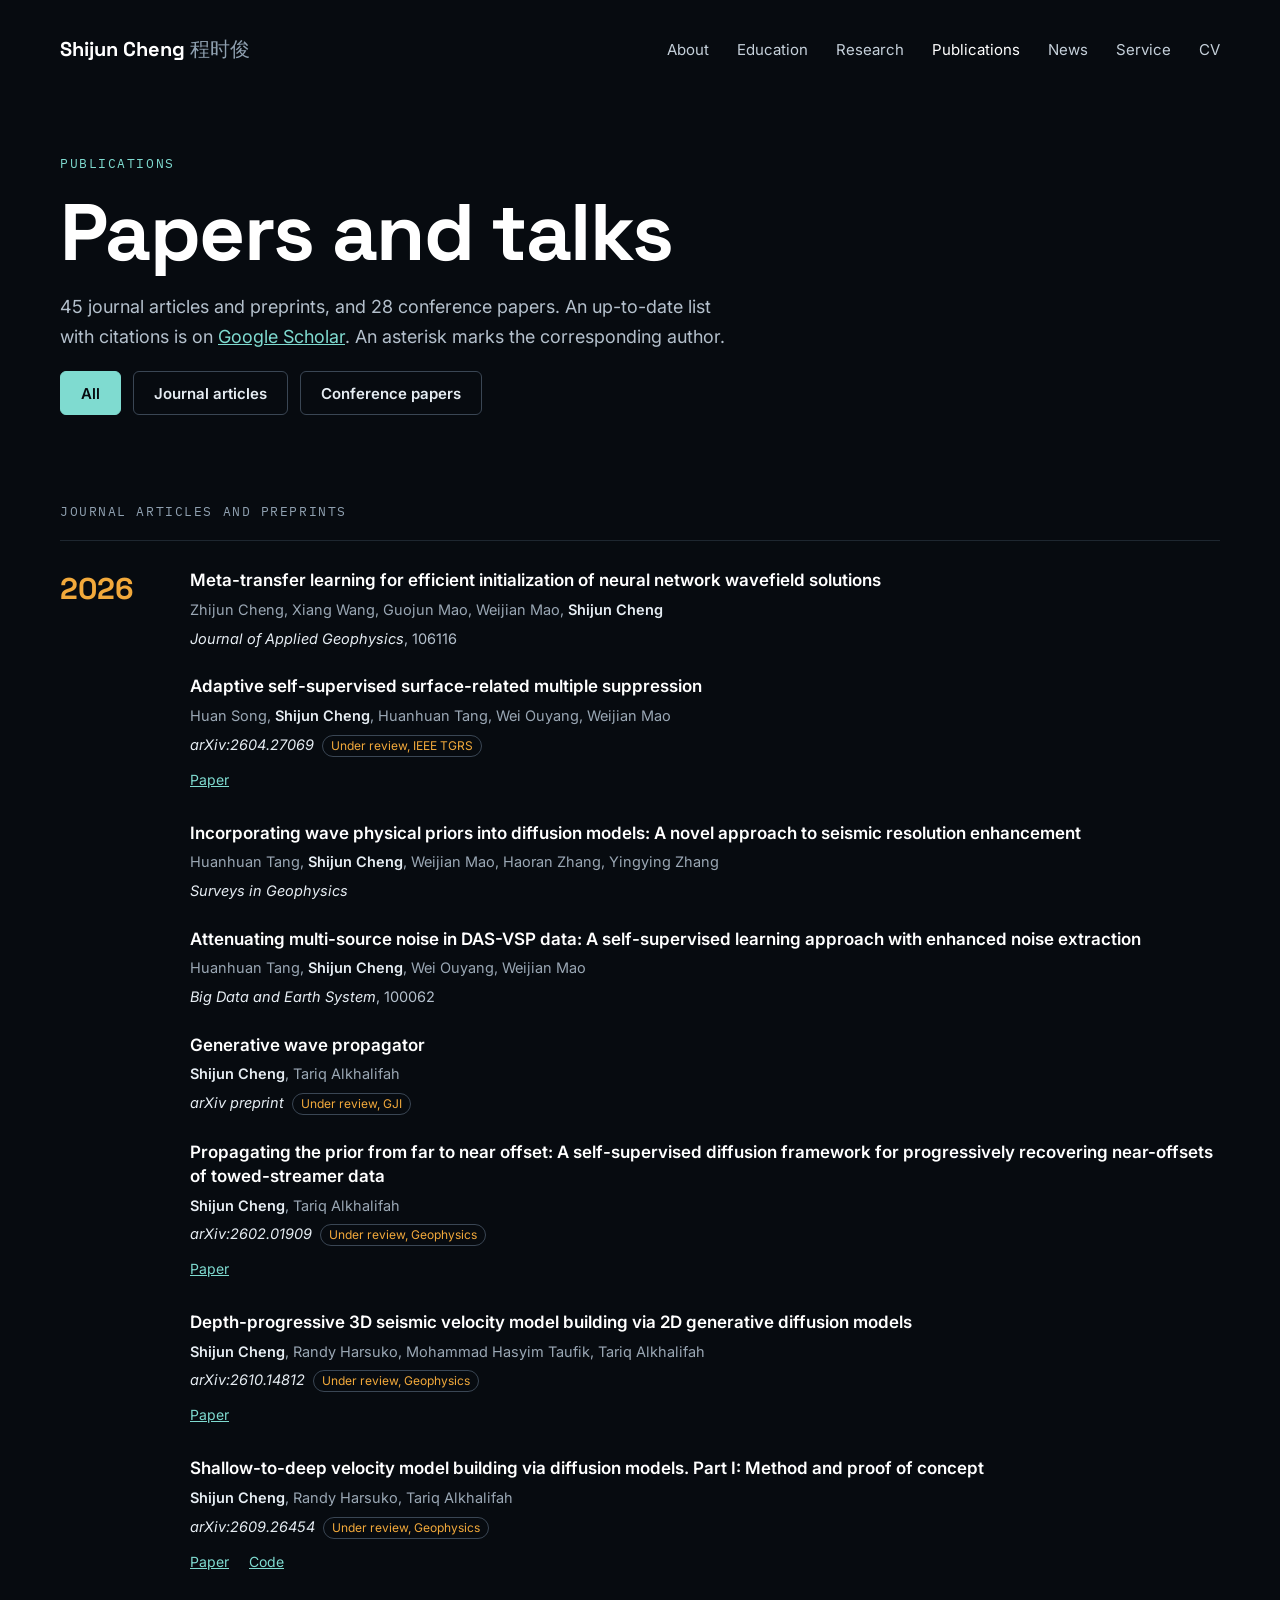
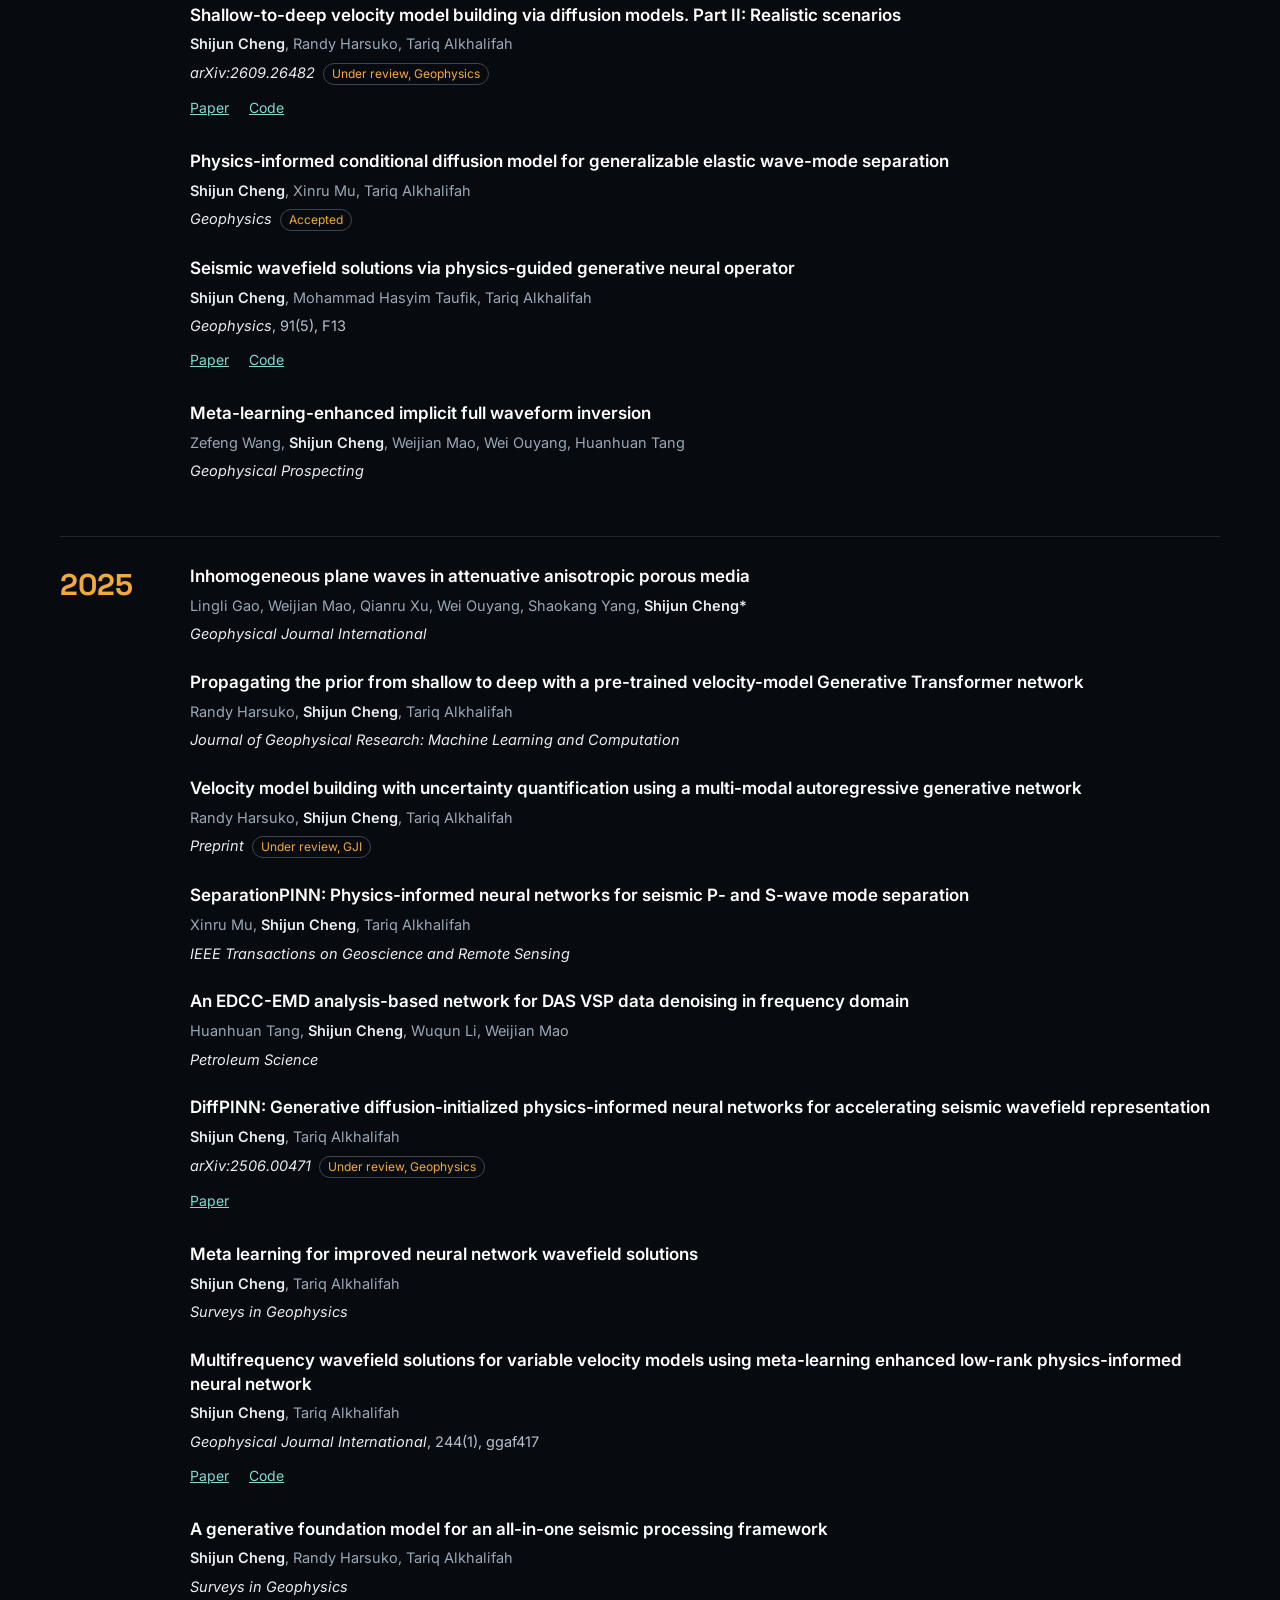
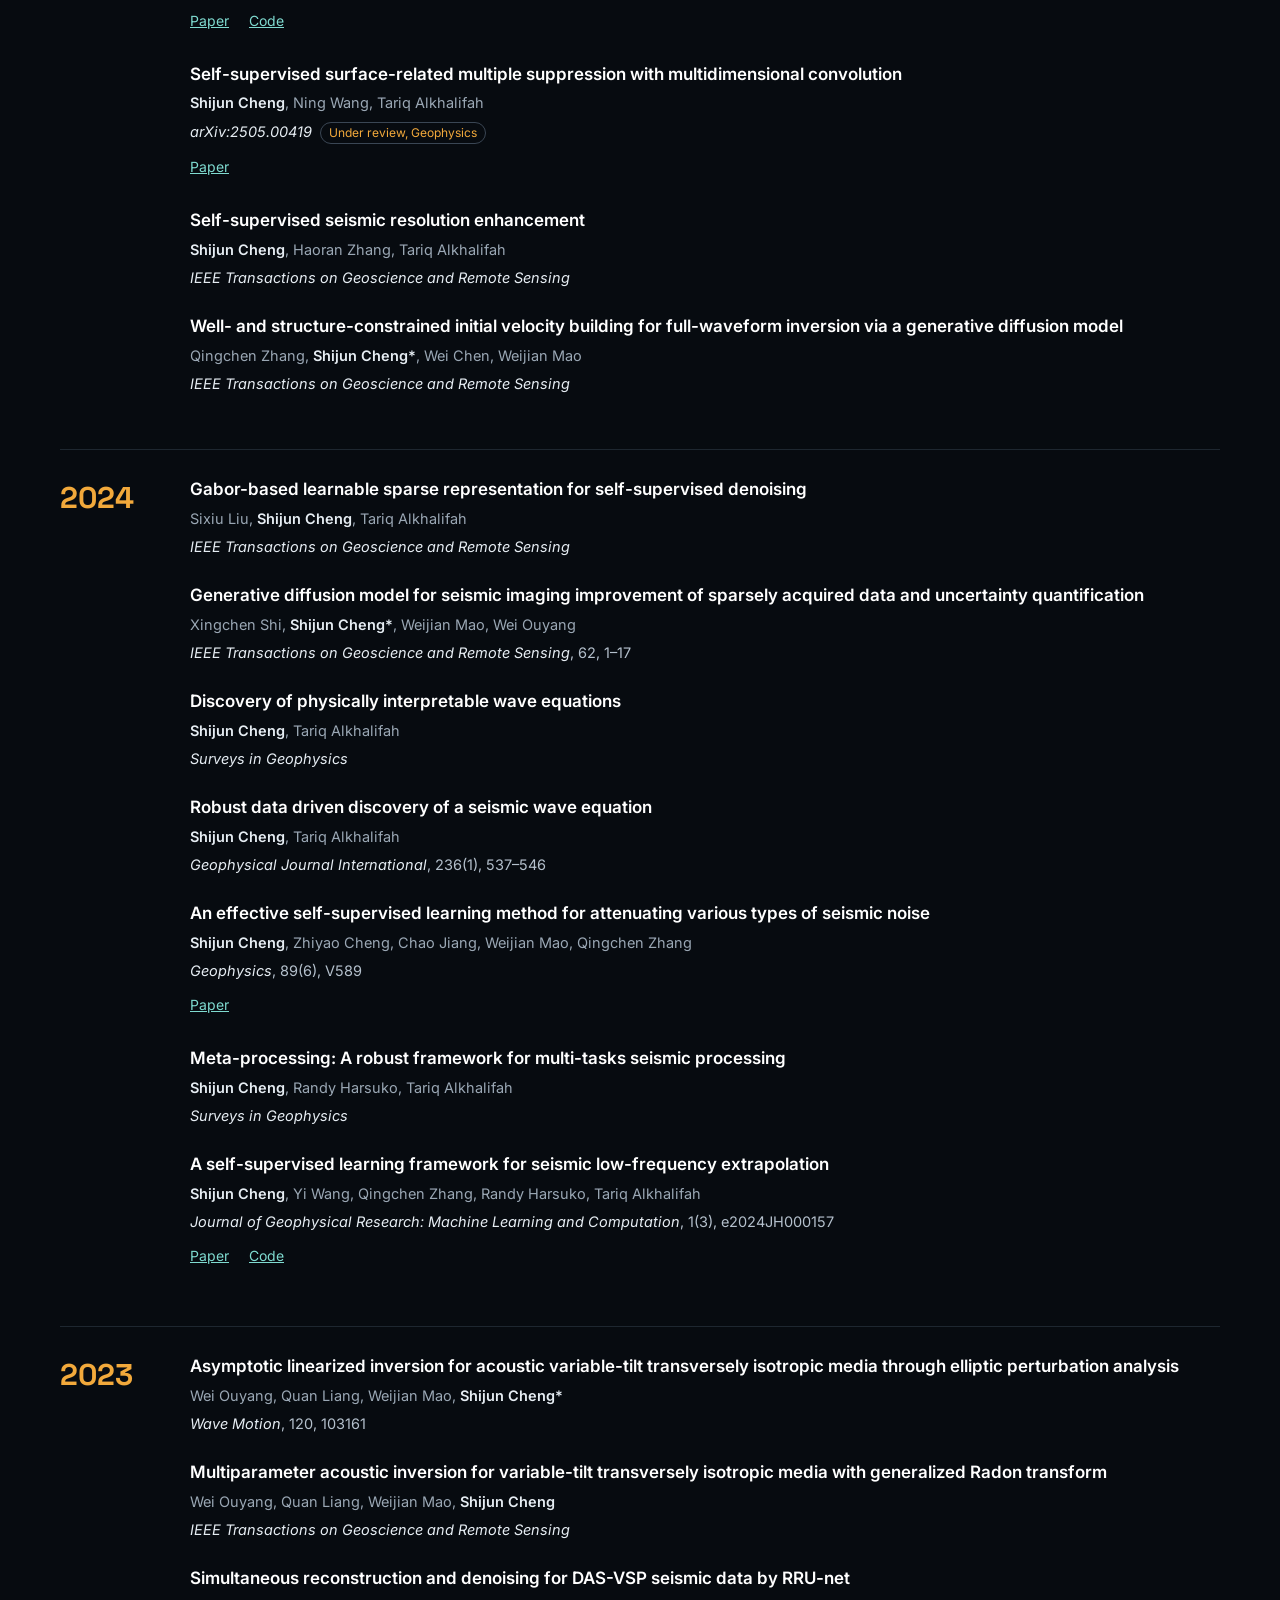
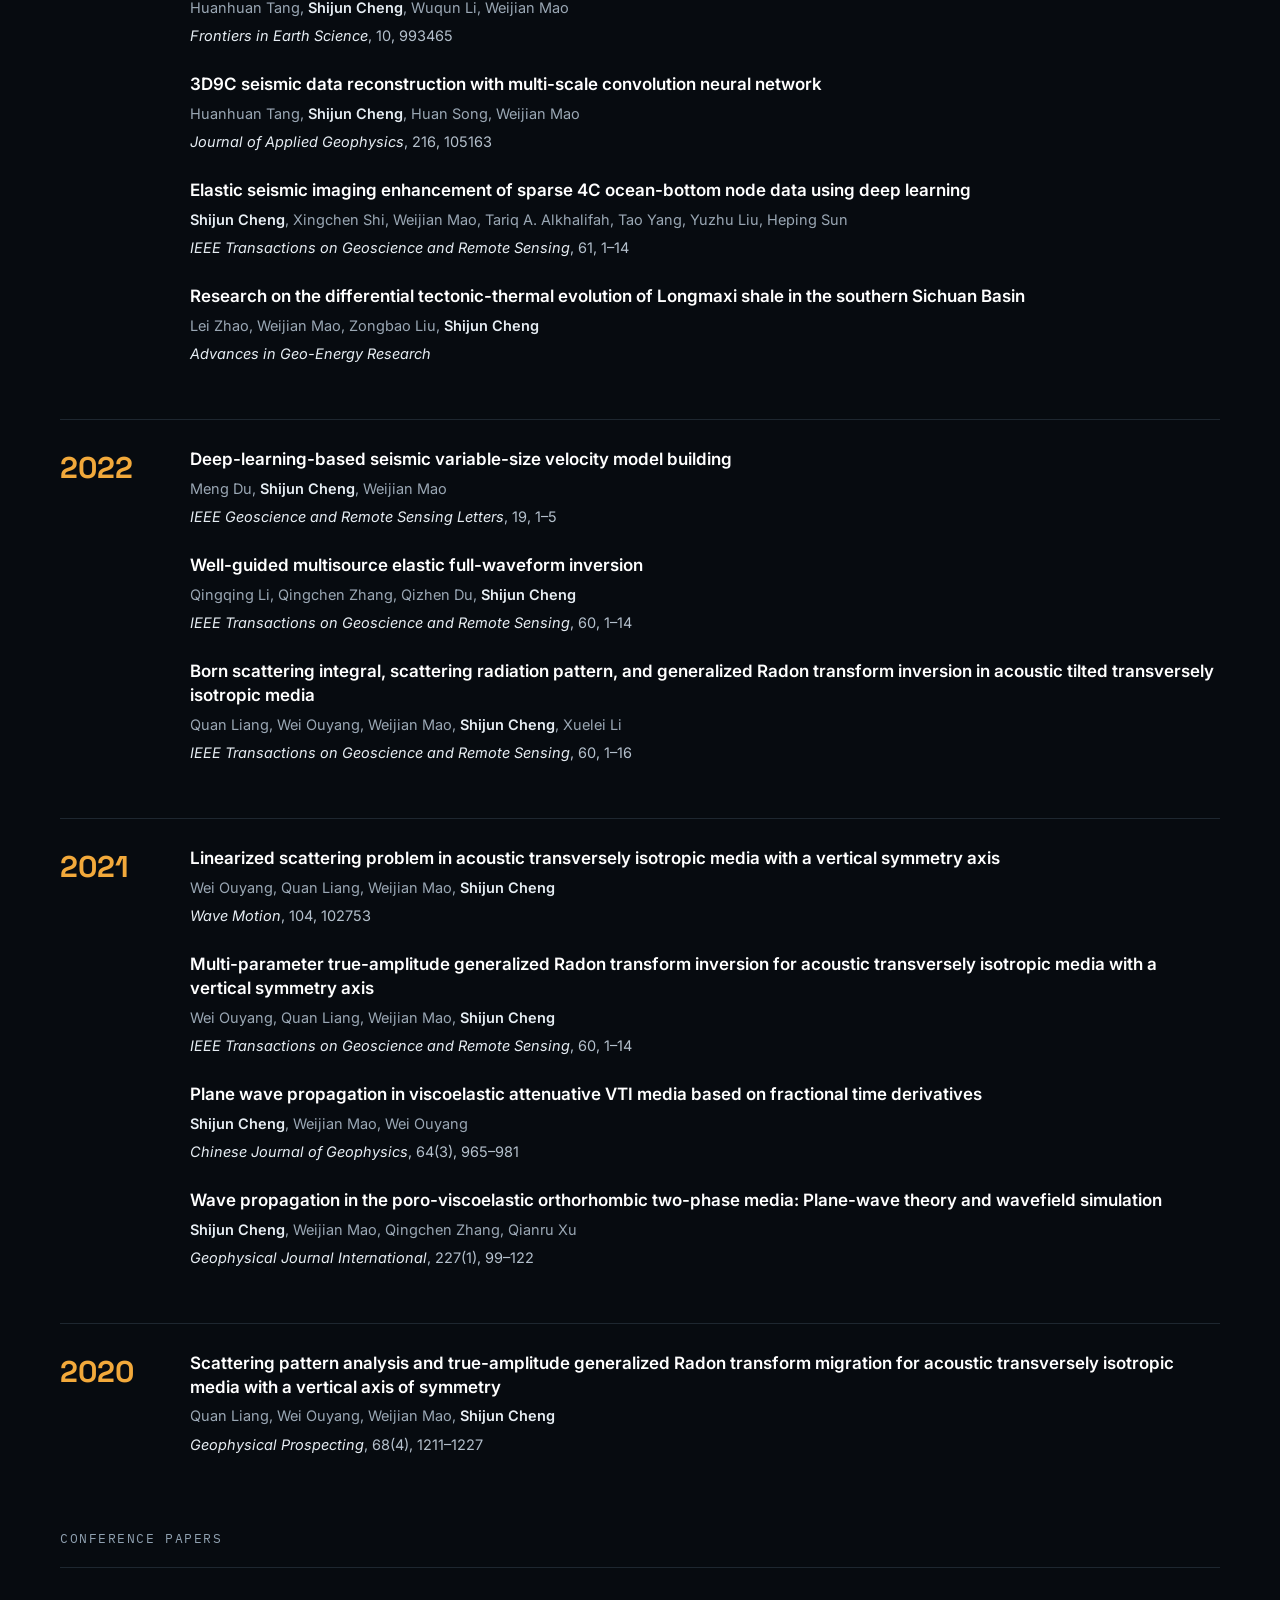
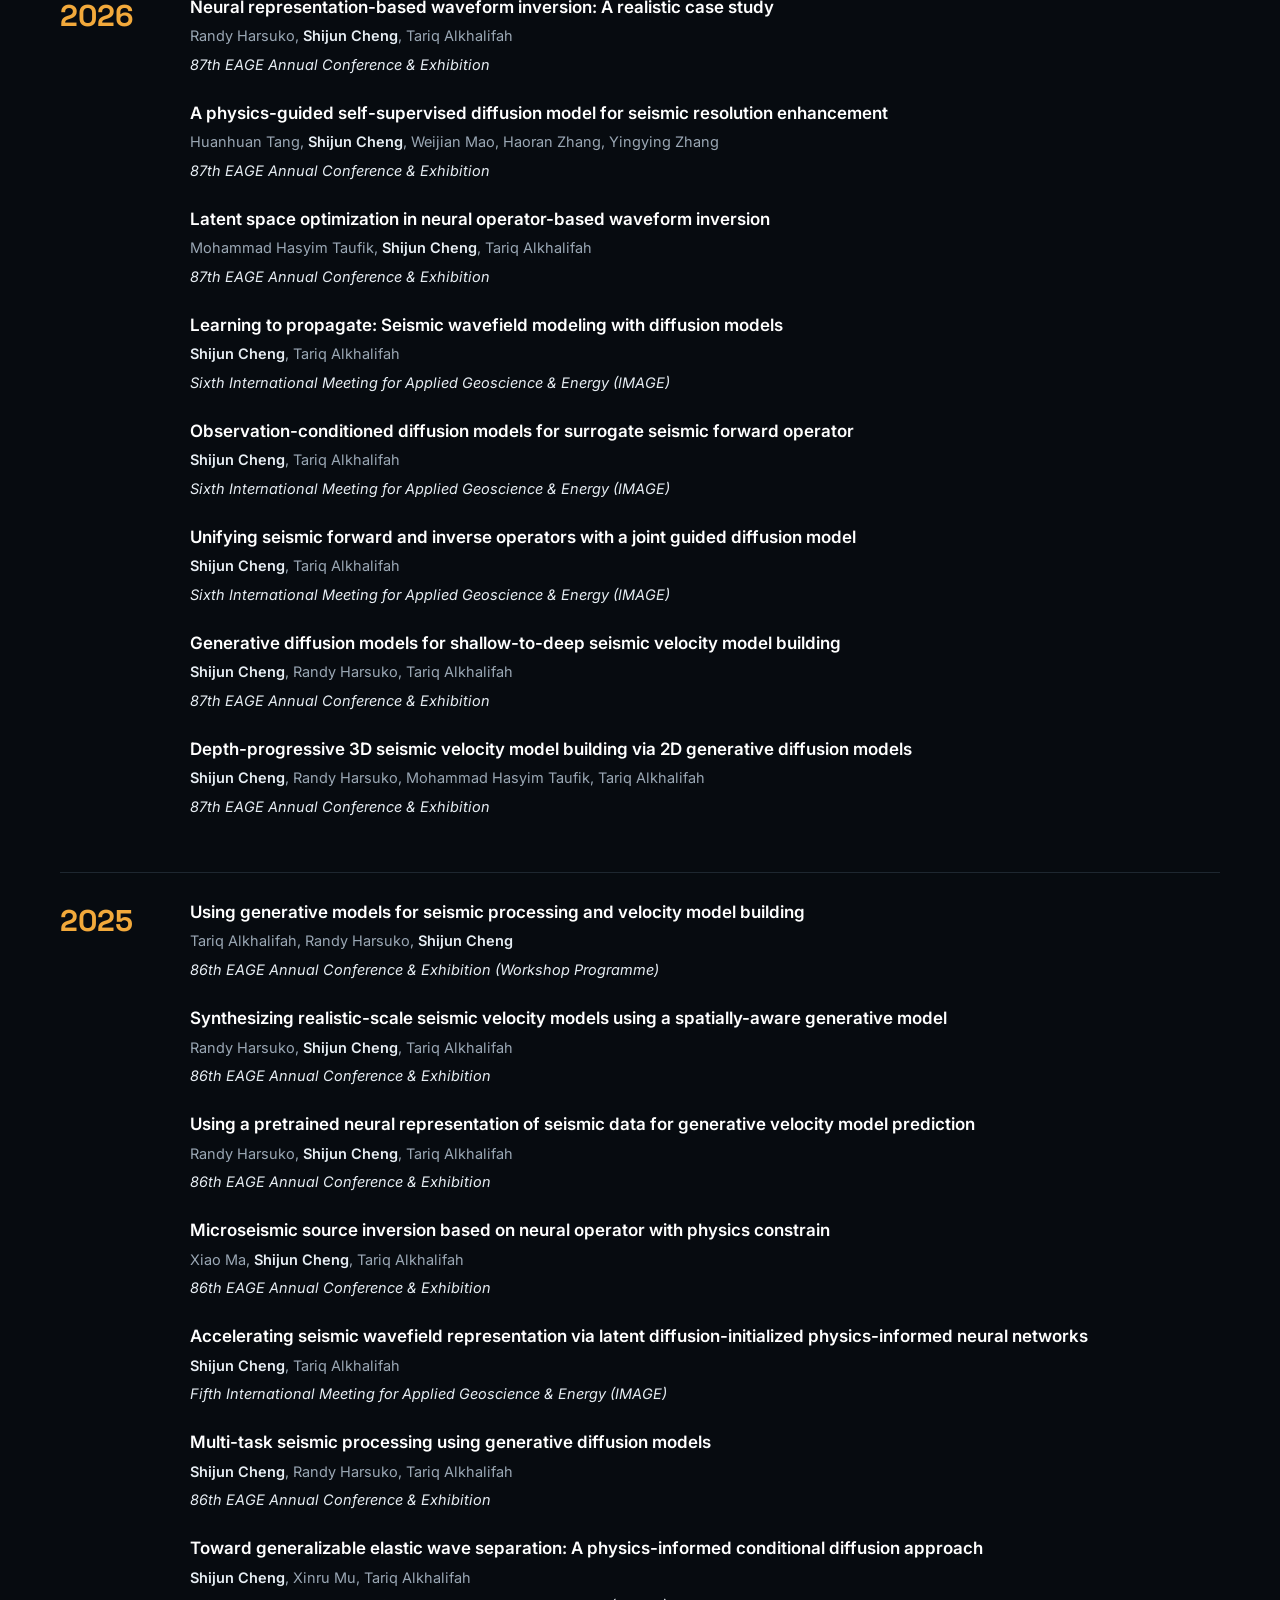
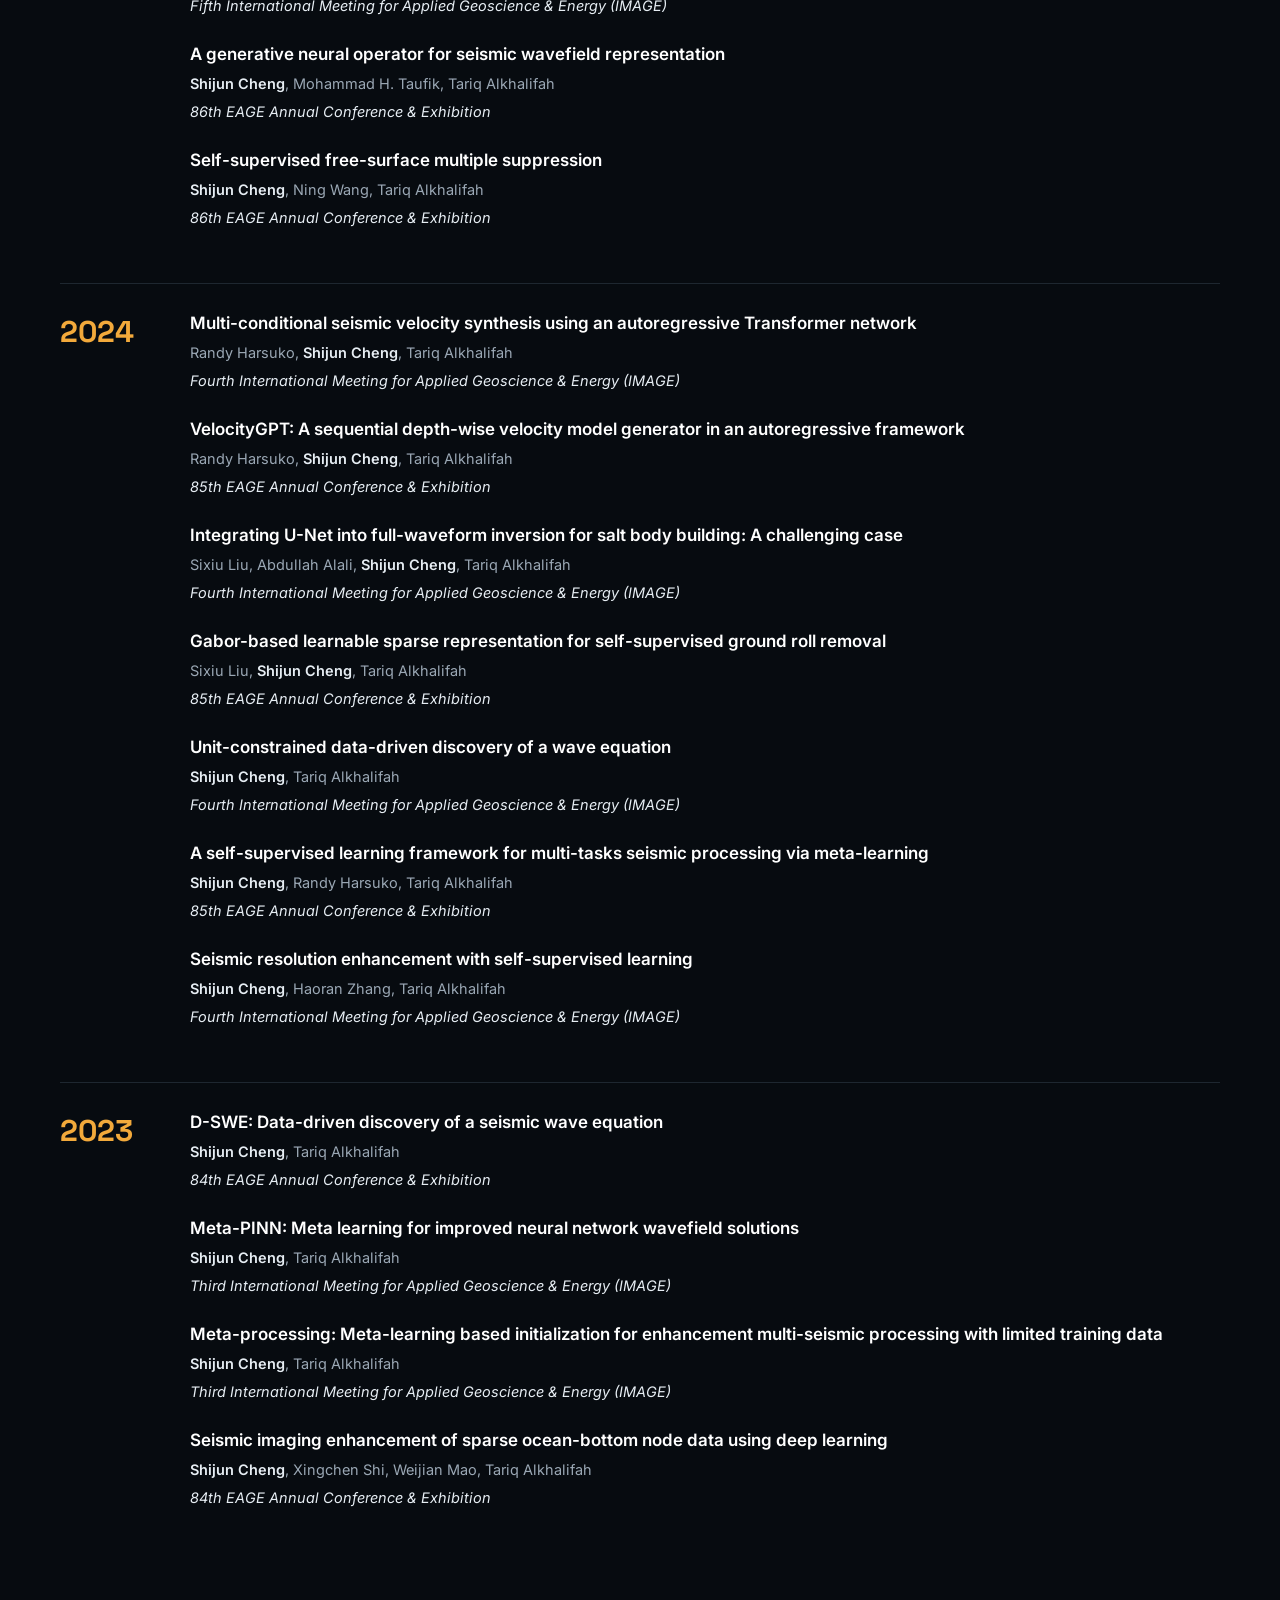
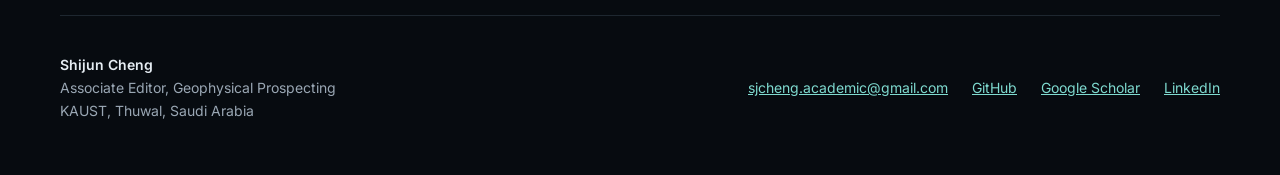
==== publications.html @ bf9ef44b "Add files via upload" ====
<!doctype html>
<html lang="en">
<head>
<meta charset="utf-8">
<meta name="viewport" content="width=device-width, initial-scale=1">
<title>Publications | Shijun Cheng</title>
<meta name="description" content="Journal and conference publications of Shijun Cheng, Research Scientist at KAUST, on neural networks for exploration seismology.">
<link rel="icon" href="assets/favicon.svg" type="image/svg+xml">
<link rel="preconnect" href="https://fonts.googleapis.com">
<link rel="preconnect" href="https://fonts.gstatic.com" crossorigin>
<link rel="stylesheet" href="https://fonts.googleapis.com/css2?family=Space+Grotesk:wght@500;600;700&family=Inter:wght@400;500;600&family=IBM+Plex+Mono:wght@400;500&display=swap">
<link rel="stylesheet" href="css/style.css">
</head>
<body>
<div class="wrap">

<nav class="site-nav" aria-label="Main">
<a class="brand" href="index.html">Shijun Cheng <span>程时俊</span></a>
<div class="links">
<a href="index.html#about">About</a>
<a href="index.html#education">Education</a>
<a href="index.html#research">Research</a>
<a href="publications.html" aria-current="page">Publications</a>
<a href="index.html#news">News</a>
<a href="index.html#service">Service</a>
<a href="assets/Shijun_Cheng_CV.pdf">CV</a>
</div>
</nav>

<header class="page-head">
<div class="kicker">PUBLICATIONS</div>
<h1>Papers and talks</h1>
<p><span id="journal-count">45</span> journal articles and preprints, and <span id="conference-count">28</span> conference papers. An up-to-date list with citations is on <a href="https://scholar.google.com/citations?user=_MWOGgoAAAAJ&amp;hl=zh-CN&amp;oi=sra" target="_blank" rel="noopener">Google Scholar</a>. An asterisk marks the corresponding author.</p>
<div class="tabs" role="group" aria-label="Filter publications">
<button type="button" data-show="all" aria-pressed="true">All</button>
<button type="button" data-show="journals" aria-pressed="false">Journal articles</button>
<button type="button" data-show="conferences" aria-pressed="false">Conference papers</button>
</div>
</header>

<main>
<section class="pub-section" id="journals">
<h2>Journal articles and preprints</h2>
<div id="journal-list"><p class="note">The publication list needs JavaScript. You can also find it on Google Scholar.</p></div>
</section>

<section class="pub-section" id="conferences">
<h2>Conference papers</h2>
<div id="conference-list"></div>
</section>
</main>

<footer class="site-footer">
<div class="who">
<strong>Shijun Cheng</strong>
<div>Associate Editor, Geophysical Prospecting</div>
<div>KAUST, Thuwal, Saudi Arabia</div>
</div>
<div class="links">
<a href="mailto:sjcheng.academic@gmail.com">sjcheng.academic@gmail.com</a>
<a href="https://github.com/sunnymontas927" target="_blank" rel="noopener">GitHub</a>
<a href="https://scholar.google.com/citations?user=_MWOGgoAAAAJ&amp;hl=zh-CN&amp;oi=sra" target="_blank" rel="noopener">Google Scholar</a>
<a href="https://www.linkedin.com/in/shijun-cheng-38598a291/" target="_blank" rel="noopener">LinkedIn</a>
</div>
</footer>

</div>
<script src="data/publications.js"></script>
<script src="js/site.js"></script>
</body>
</html>
---- css/style.css ----
/* Shared styles for shijun cheng's site.
   Colours: page #070B10, panel #0D131A, line #1E2730, text #E6EDF3,
   muted #9AA7B4, accent #7FDBD0 (cyan), highlight #F2A93B (amber). */

html { scroll-behavior: smooth; background: #070B10; }
body { margin: 0; background: #070B10; color: #E6EDF3; font-family: Inter, system-ui, sans-serif; }
a { color: #7FDBD0; }
a:hover { color: #FFFFFF; }
a:focus-visible { outline: 2px solid #7FDBD0; outline-offset: 3px; border-radius: 3px; }
[id] { scroll-margin-top: 24px; }
img { max-width: 100%; }

/* Hero diagram animation */
@keyframes flowA { to { stroke-dashoffset: -36; } }
@keyframes pulseA { 0%, 100% { opacity: .45; } 50% { opacity: 1; } }
.flowA { stroke-dasharray: 3 9; animation: flowA 1.8s linear infinite; }
.nodeA { animation: pulseA 2.6s ease-in-out infinite; }
.nodeB { animation: pulseA 2.6s ease-in-out .9s infinite; }
.nodeC { animation: pulseA 2.6s ease-in-out 1.8s infinite; }
@media (prefers-reduced-motion: reduce) {
  html { scroll-behavior: auto; }
  .flowA, .nodeA, .nodeB, .nodeC { animation: none; }
}

/* ---------- Shared layout pieces (used by publications.html) ---------- */
.wrap { max-width: 1160px; margin: 0 auto; padding: 0 32px; }
.mono { font-family: 'IBM Plex Mono', monospace; }
.display { font-family: 'Space Grotesk', sans-serif; }

.site-nav { display: flex; flex-wrap: wrap; align-items: center; justify-content: space-between; gap: 16px; padding: 28px 0; }
.site-nav .brand { font-family: 'Space Grotesk', sans-serif; font-weight: 700; font-size: 20px; color: #FFFFFF; text-decoration: none; }
.site-nav .brand span { color: #8FA0B0; font-weight: 500; }
.site-nav .links { display: flex; flex-wrap: wrap; gap: 28px; font-size: 15px; }
.site-nav .links a { color: #C5D0DA; text-decoration: none; padding: 12px 0; }
.site-nav .links a:hover, .site-nav .links a[aria-current="page"] { color: #FFFFFF; }

.site-footer { display: flex; flex-wrap: wrap; justify-content: space-between; gap: 24px; padding: 40px 0 56px; border-top: 1px solid #1E2730; font-size: 14px; color: #9AA7B4; margin-top: 72px; }
.site-footer .who { display: flex; flex-direction: column; gap: 6px; }
.site-footer .who strong { color: #E6EDF3; font-weight: 600; }
.site-footer .links { display: flex; flex-wrap: wrap; gap: 24px; align-items: center; }
.site-footer .links a { padding: 12px 0; }

/* ---------- News list on the homepage ---------- */
.news-item { display: flex; flex-wrap: wrap; gap: 4px 24px; padding: 16px 0; border-bottom: 1px solid #1E2730; }
.news-item .date { flex: 0 0 110px; font-family: 'IBM Plex Mono', monospace; font-size: 13px; color: #F2A93B; }
.news-item .text { flex: 1 1 240px; font-size: 16px; line-height: 1.5; color: #E6EDF3; }

/* ---------- Publications page ---------- */
.page-head { padding: 56px 0 40px; display: flex; flex-direction: column; gap: 20px; }
.page-head .kicker { font-family: 'IBM Plex Mono', monospace; font-size: 13px; letter-spacing: 0.12em; color: #7FDBD0; }
.page-head h1 { margin: 0; font-family: 'Space Grotesk', sans-serif; font-weight: 700; font-size: clamp(40px, 7vw, 80px); line-height: 1; letter-spacing: -0.02em; color: #FFFFFF; }
.page-head p { margin: 0; max-width: 680px; font-size: 18px; line-height: 1.65; color: #B4C0CC; }

.tabs { display: flex; flex-wrap: wrap; gap: 12px; padding-bottom: 8px; }
.tabs button { font: 600 15px Inter, system-ui, sans-serif; min-height: 44px; padding: 10px 20px; border-radius: 6px; border: 1px solid #3A4654; background: transparent; color: #E6EDF3; cursor: pointer; }
.tabs button:hover { border-color: #7FDBD0; }
.tabs button[aria-pressed="true"] { background: #7FDBD0; border-color: #7FDBD0; color: #070B10; }
.tabs button:focus-visible { outline: 2px solid #FFFFFF; outline-offset: 3px; }

.pub-section { padding: 40px 0 0; }
.pub-section > h2 { margin: 0 0 8px; font-family: 'IBM Plex Mono', monospace; font-weight: 400; font-size: 13px; letter-spacing: 0.12em; color: #8FA0B0; text-transform: uppercase; }
.year-group { display: flex; flex-wrap: wrap; gap: 0 40px; padding: 28px 0 8px; border-top: 1px solid #1E2730; margin-top: 20px; }
.year-group > h3 { flex: 0 0 90px; margin: 0 0 16px; font-family: 'Space Grotesk', sans-serif; font-weight: 700; font-size: 30px; color: #F2A93B; }
.year-group > ol { flex: 1 1 520px; min-width: 0; list-style: none; margin: 0; padding: 0; }
.pub { padding: 0 0 26px; display: flex; flex-direction: column; gap: 6px; }
.pub .title { font-size: 17px; font-weight: 600; line-height: 1.4; color: #FFFFFF; }
.pub .authors { font-size: 14.5px; line-height: 1.55; color: #9AA7B4; }
.pub .authors b { color: #E6EDF3; font-weight: 600; }
.pub .venue { font-size: 14.5px; line-height: 1.5; color: #B4C0CC; }
.pub .venue em { font-style: italic; color: #E6EDF3; }
.pub .status { display: inline-block; margin-left: 8px; padding: 1px 8px; border: 1px solid #3A4654; border-radius: 999px; font-size: 12px; color: #F2A93B; white-space: nowrap; }
.pub .pub-links { display: flex; flex-wrap: wrap; gap: 0 20px; font-size: 14px; }
.pub .pub-links a { padding: 8px 0; }
.note { font-size: 14px; color: #9AA7B4; padding-top: 8px; }

@media (max-width: 640px) {
  .wrap { padding: 0 20px; }
  .site-nav .links { gap: 6px 20px; }
}
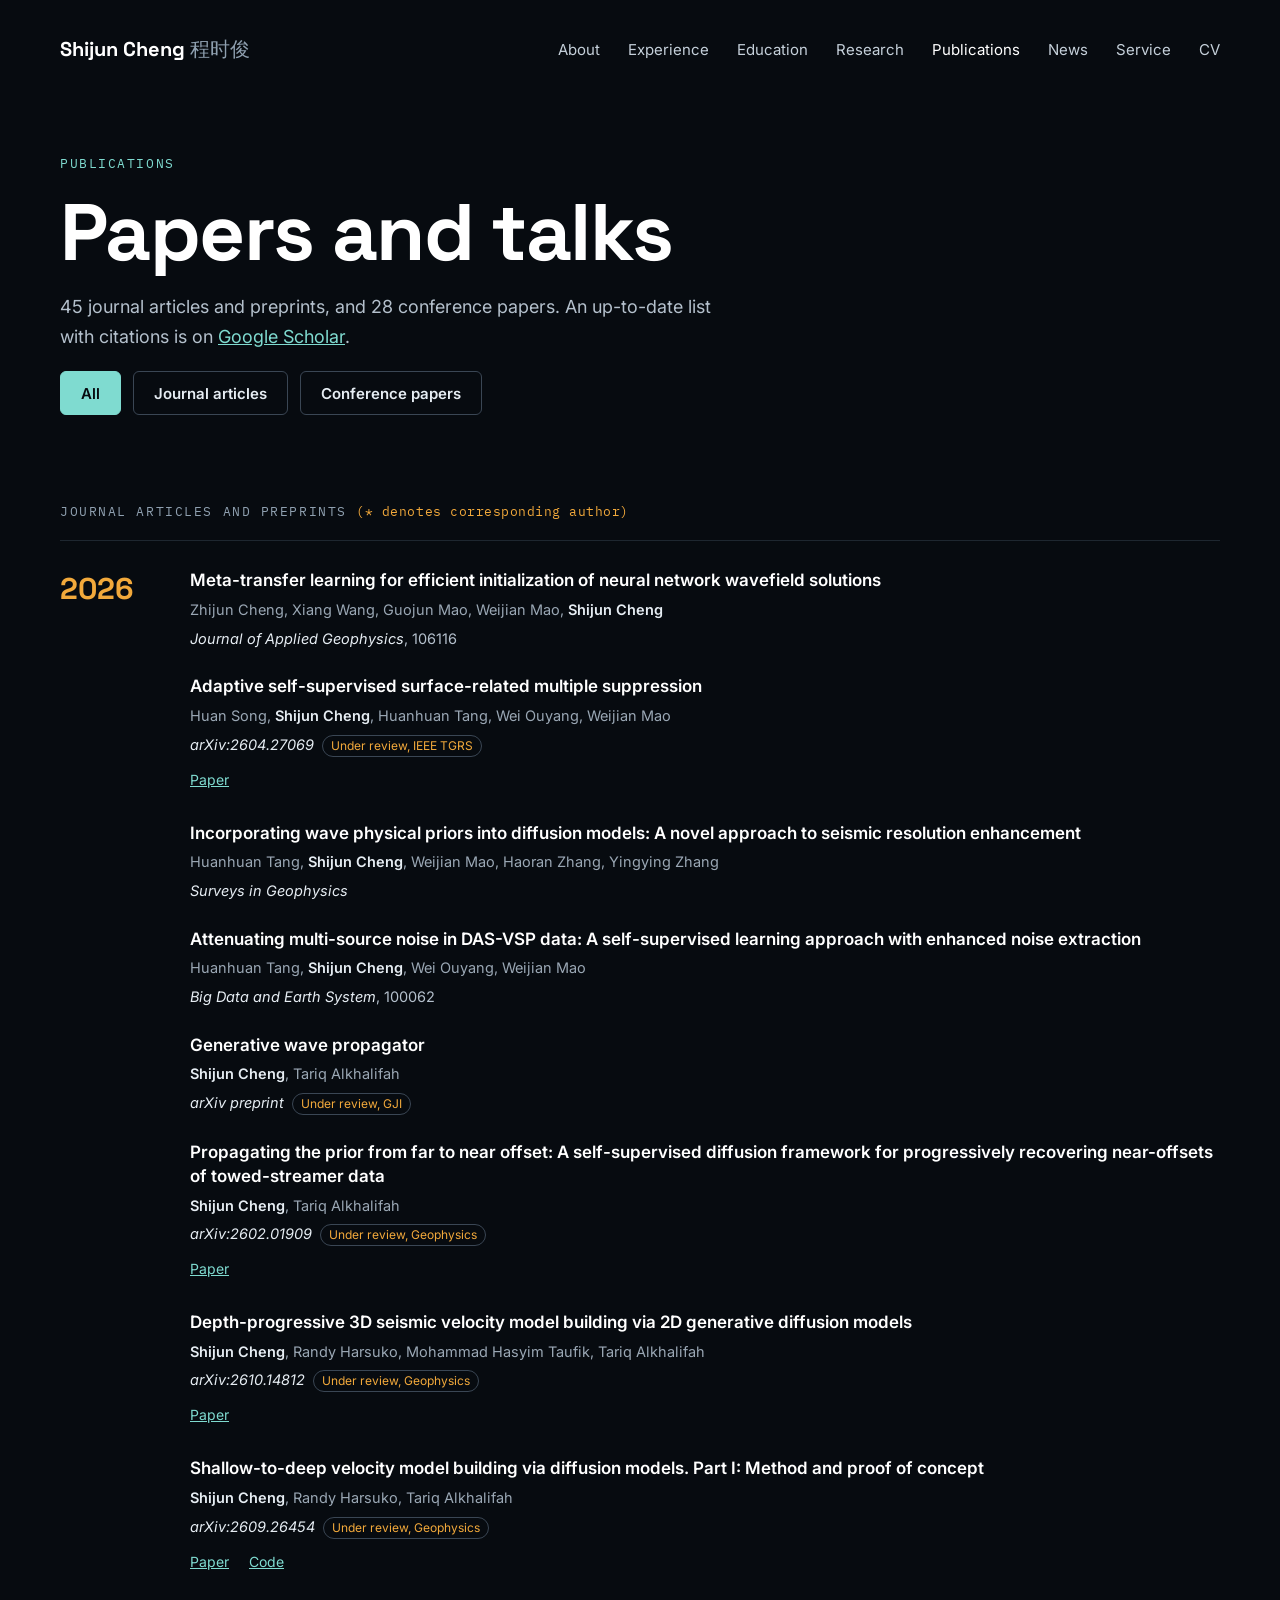
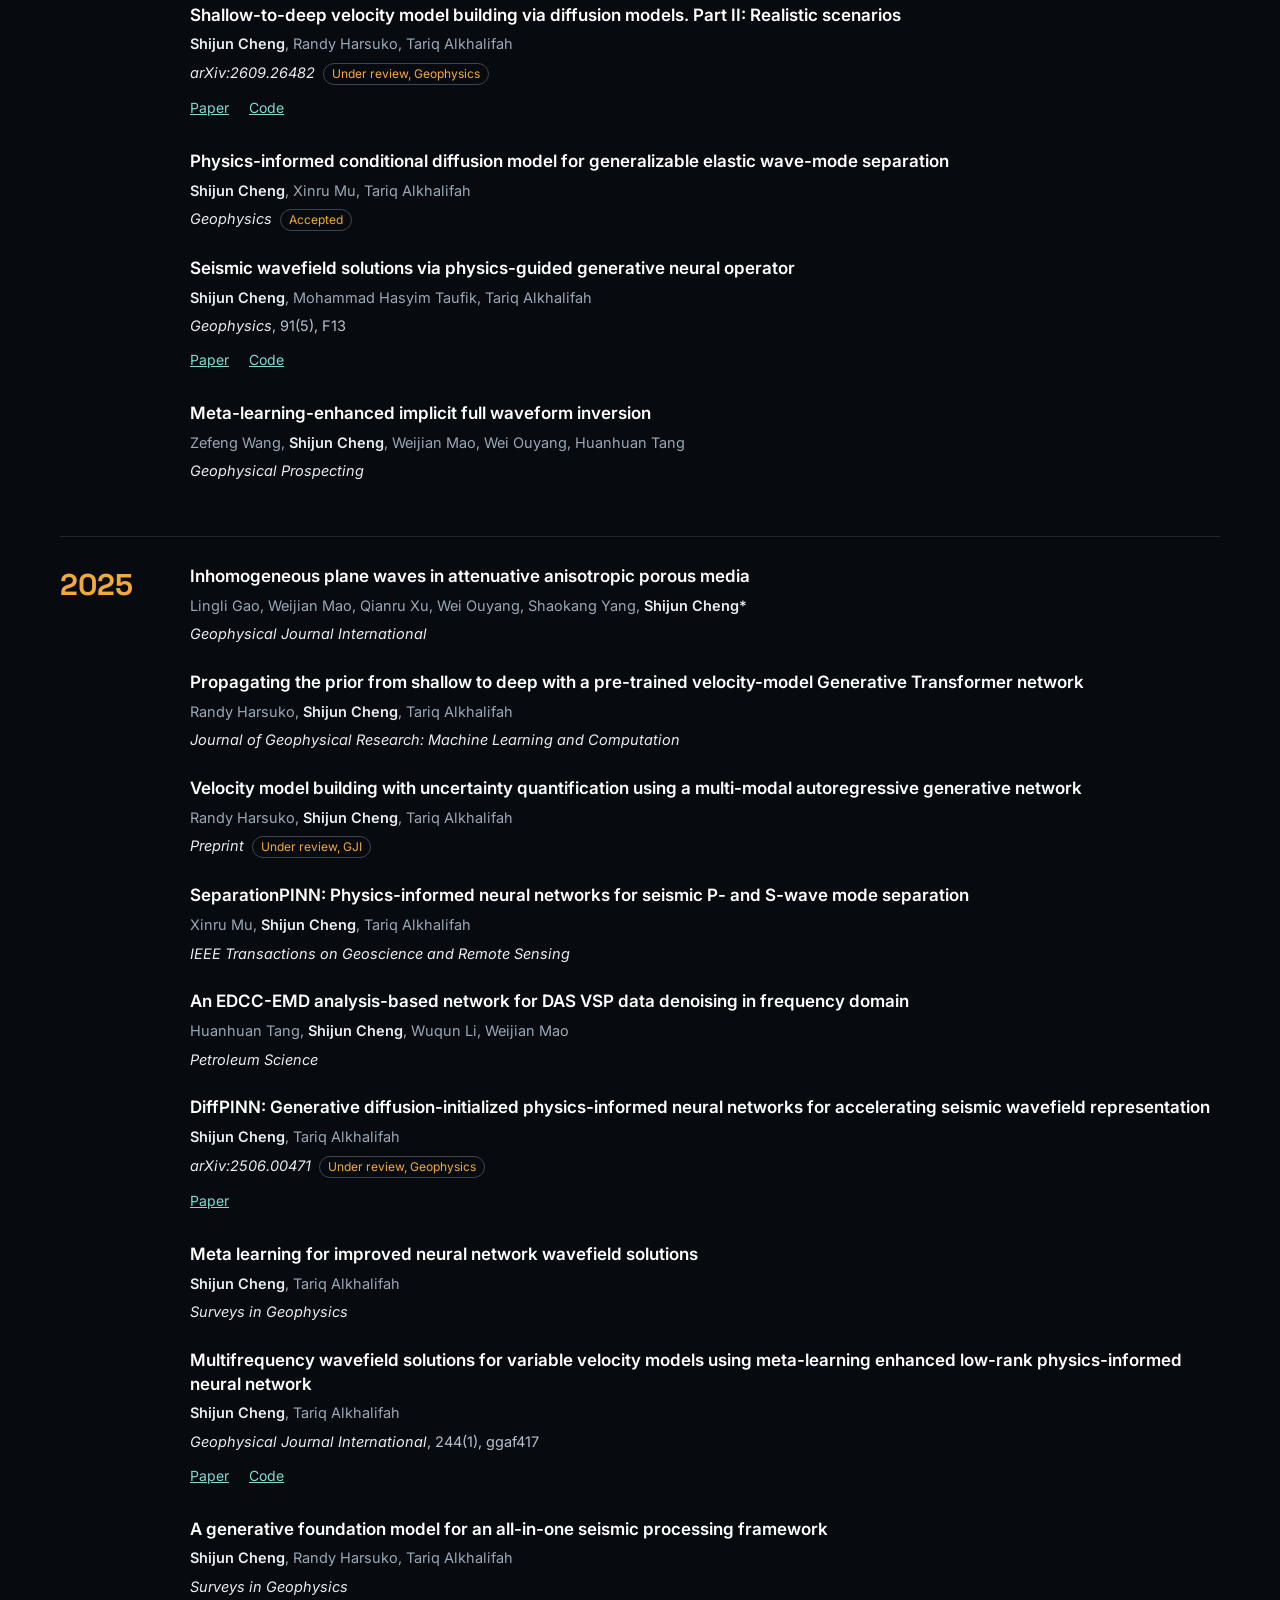
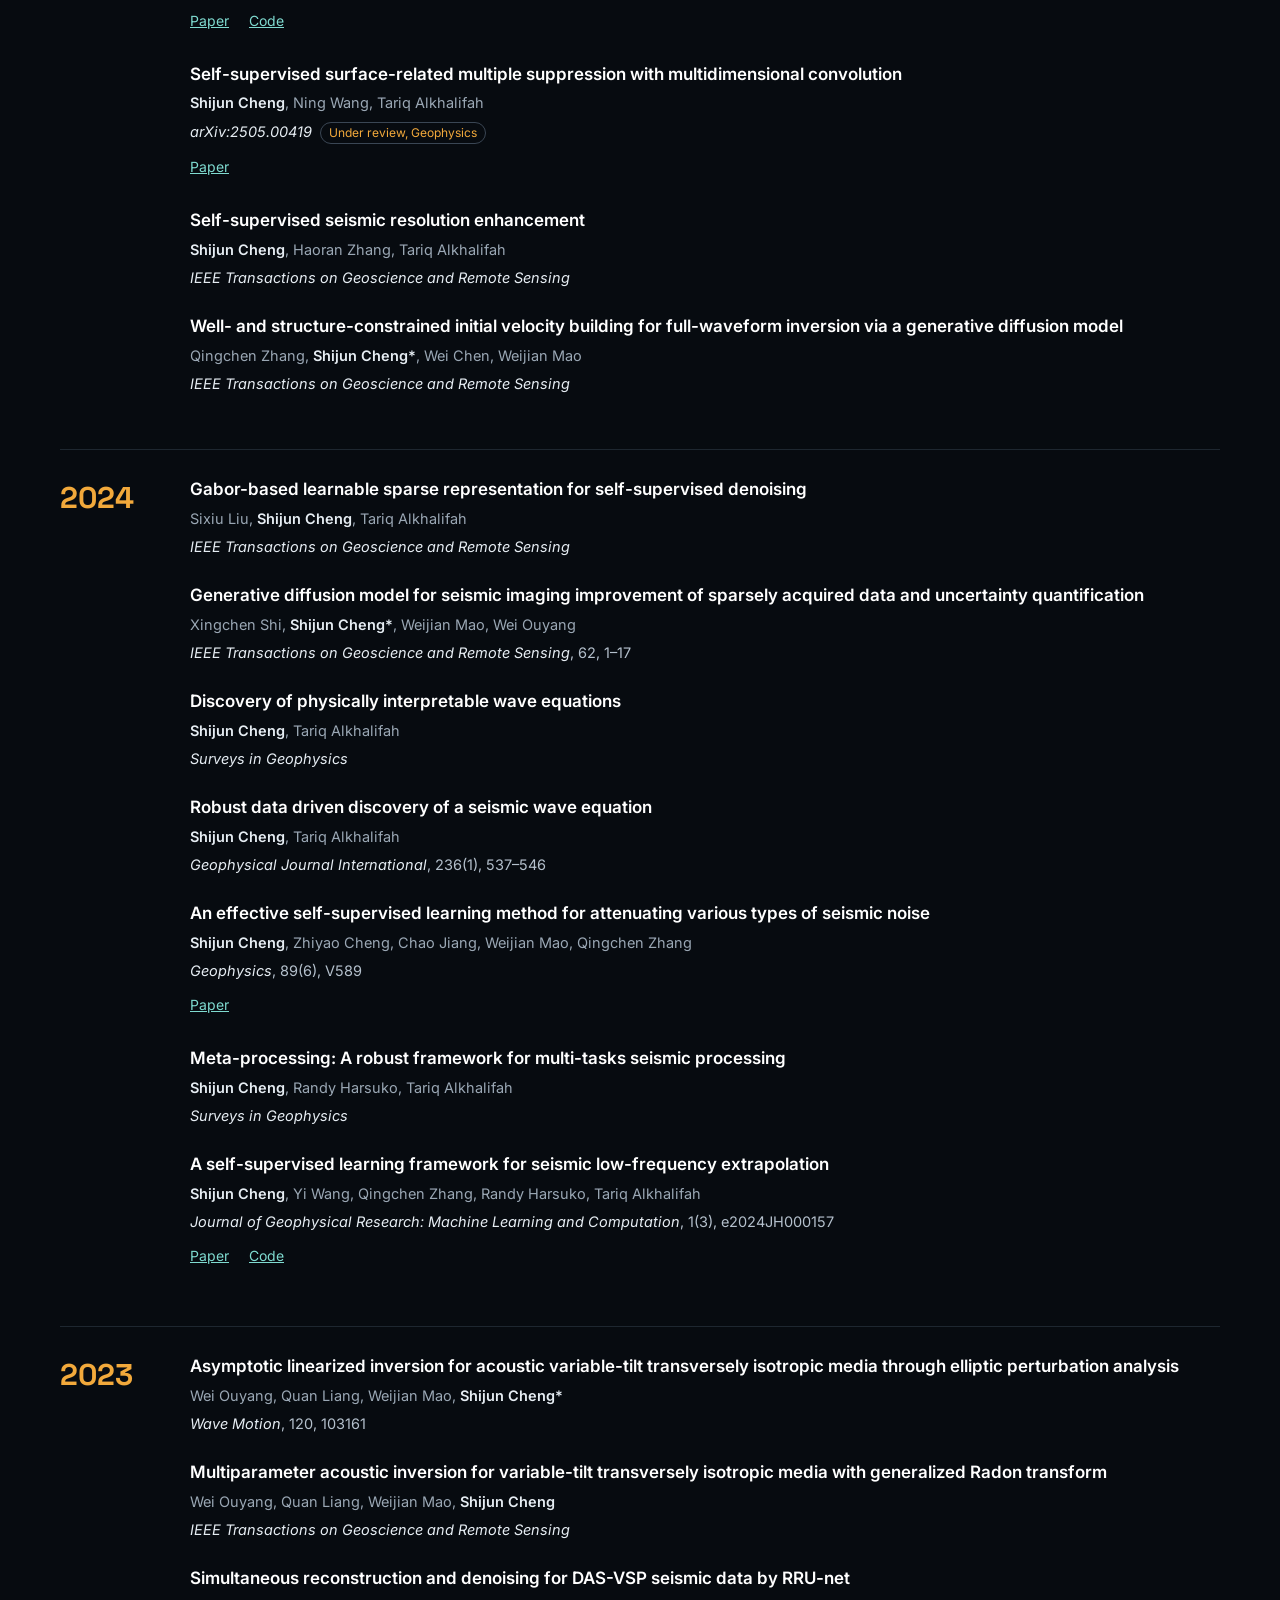
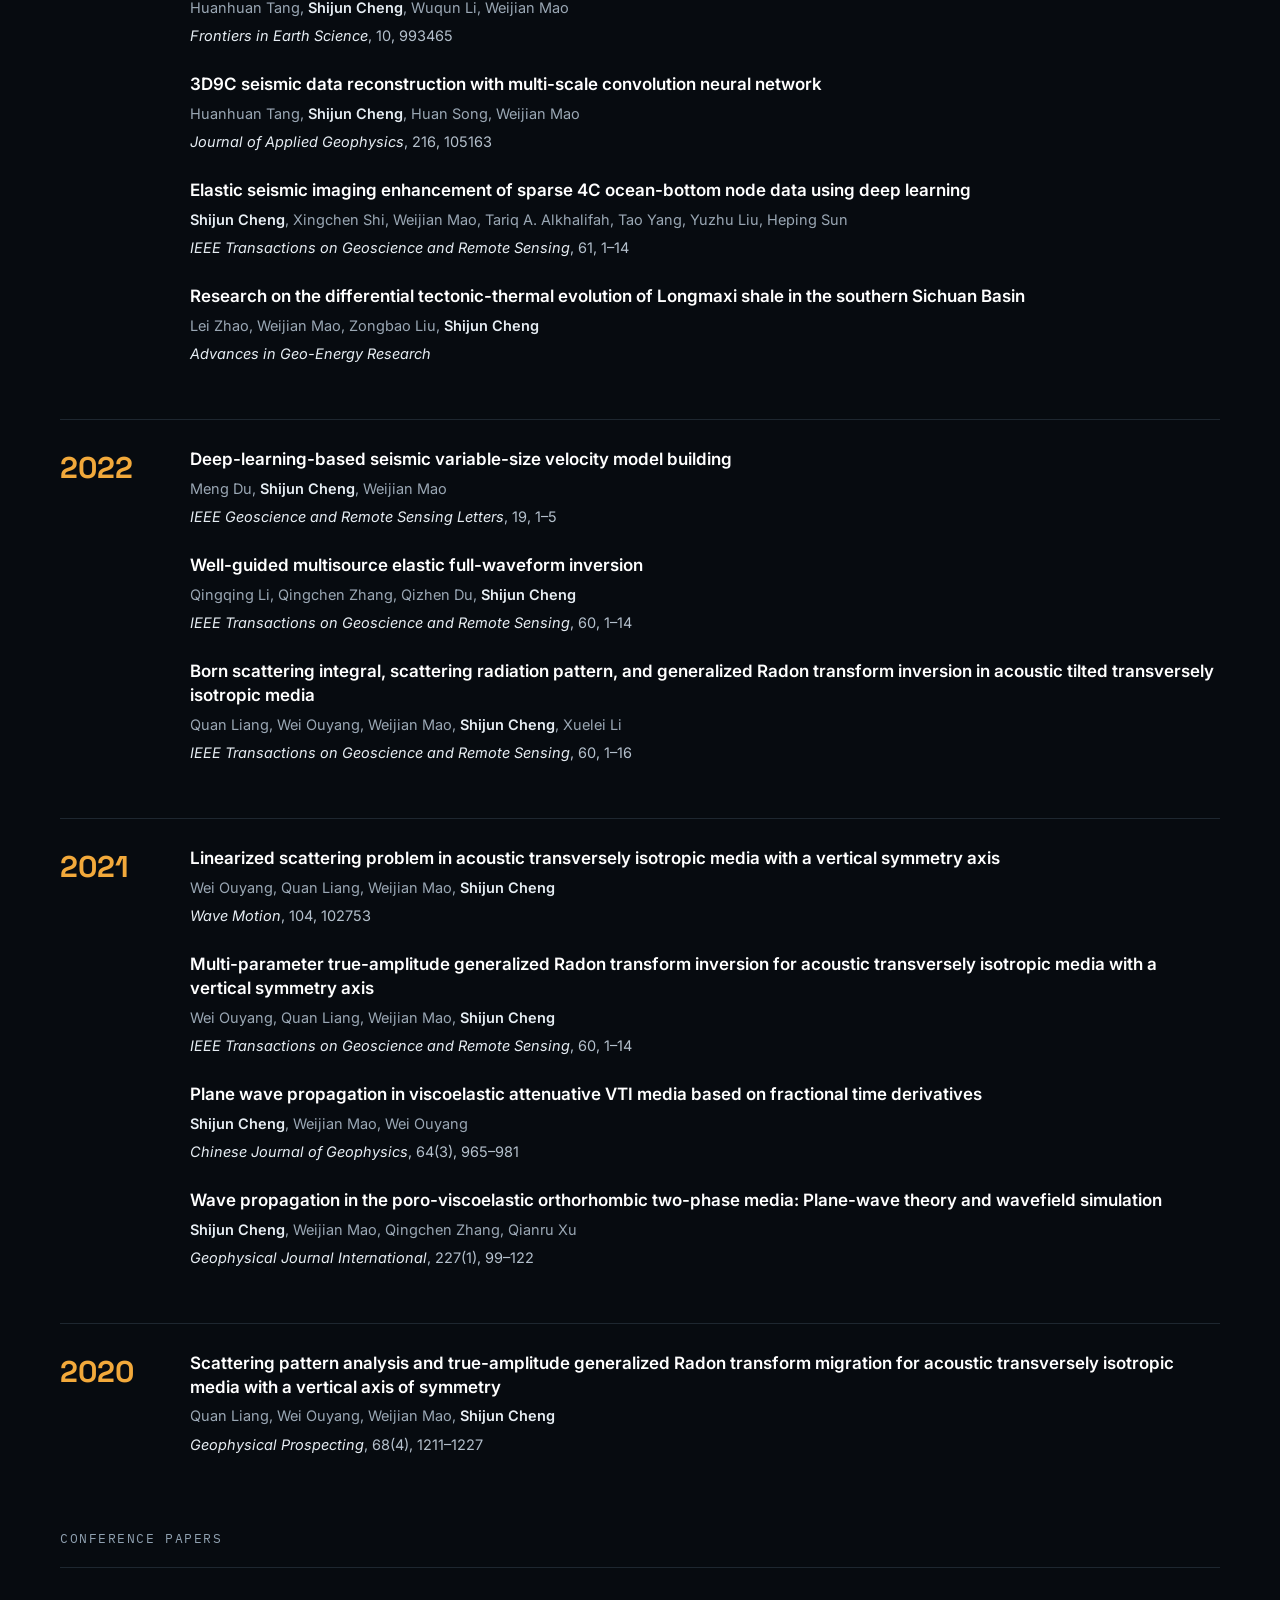
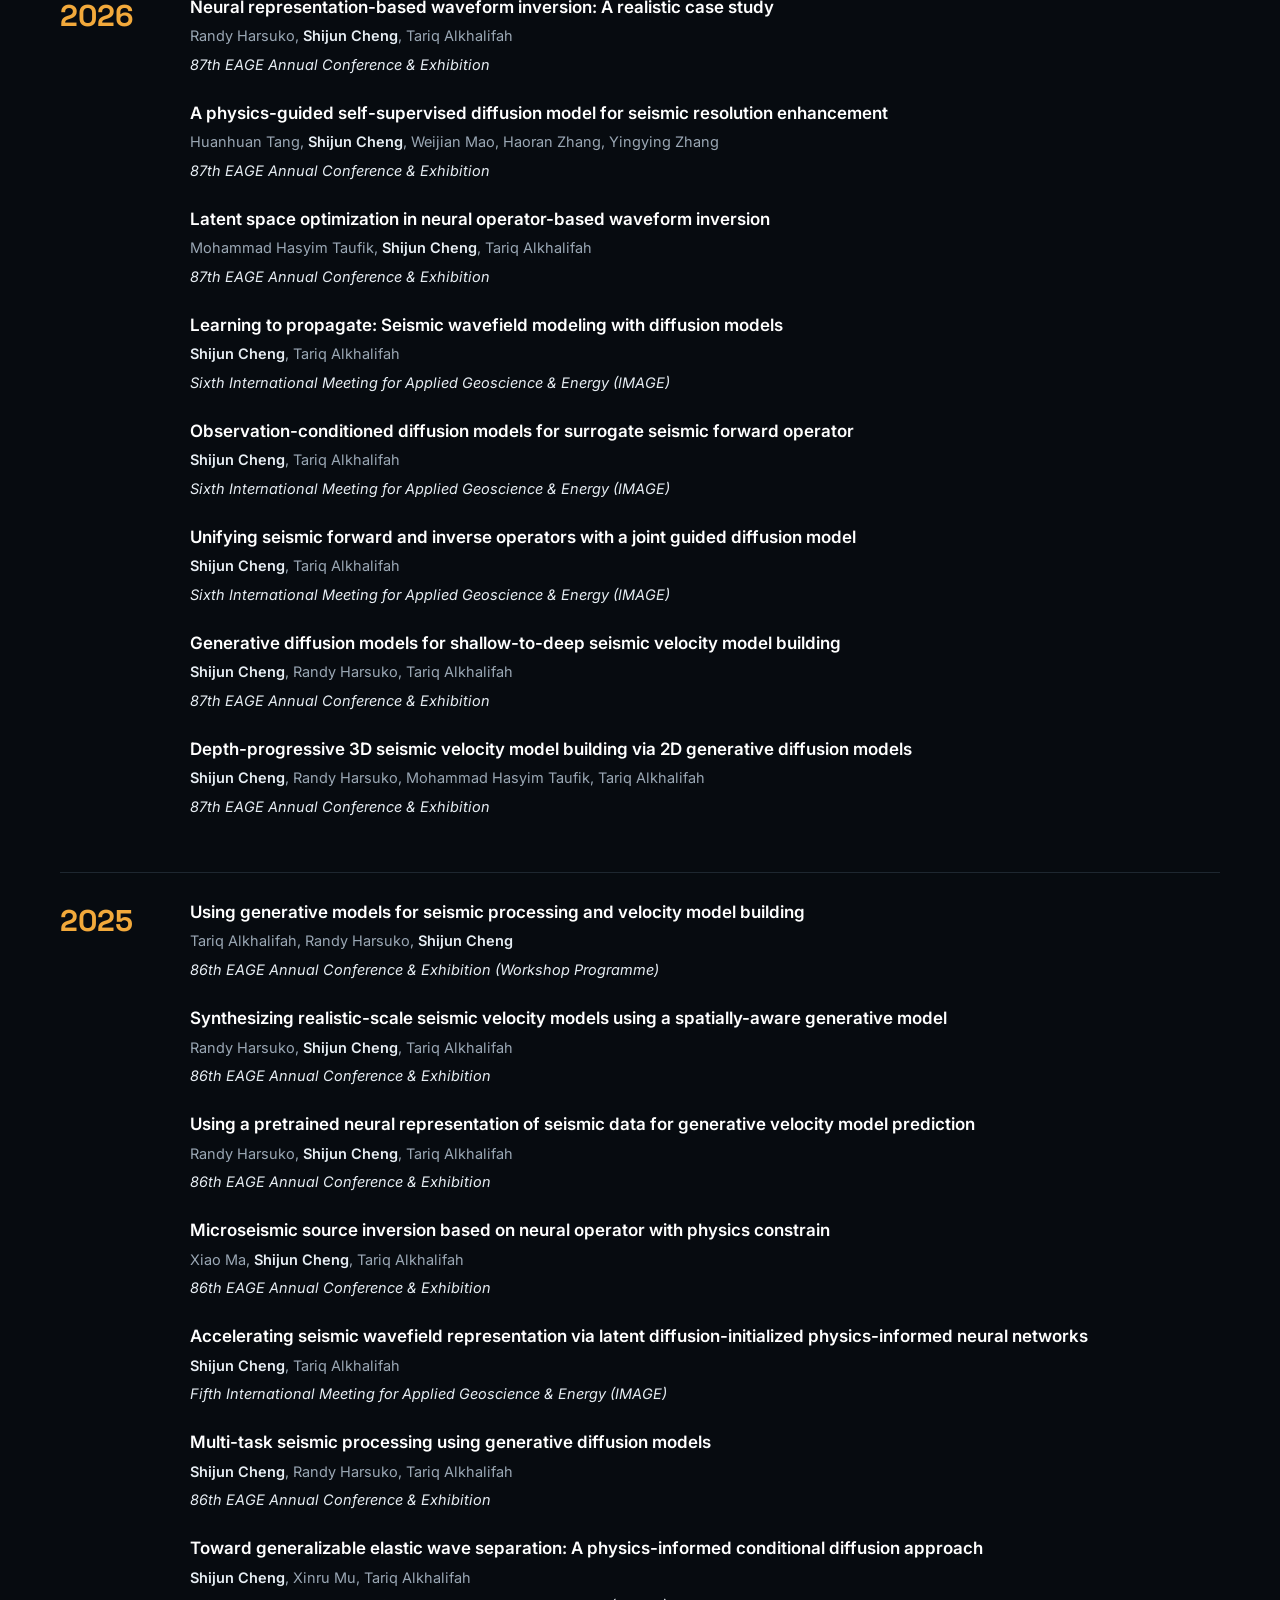
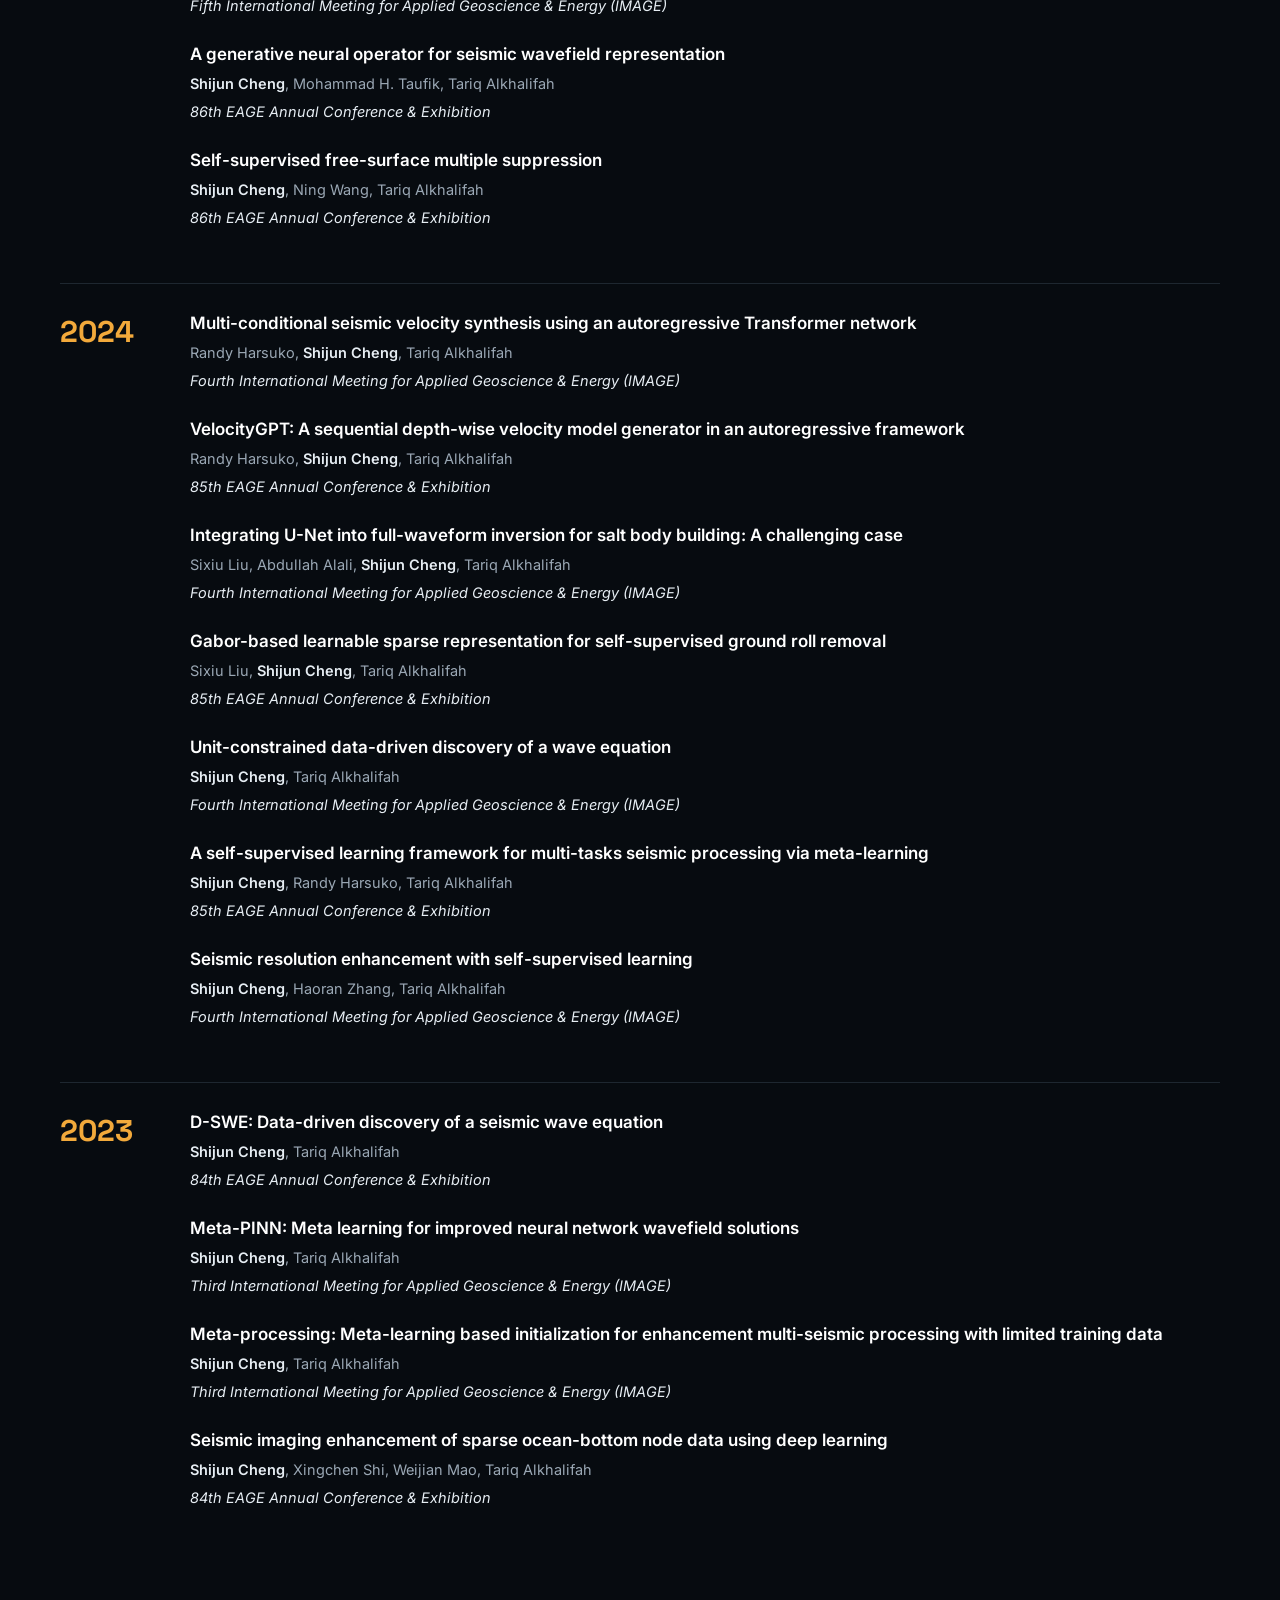
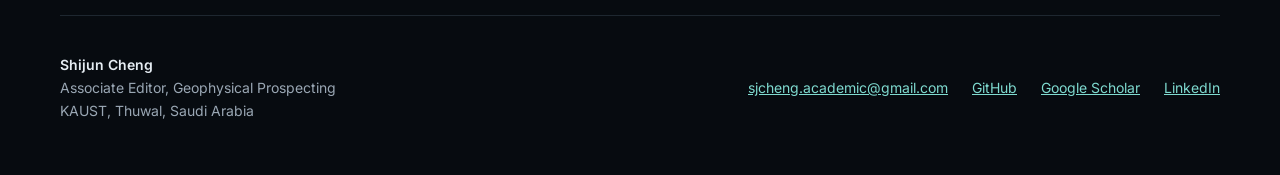
==== commit f6196d22: "Add files via upload" ====
--- a/publications.html
+++ b/publications.html
@@ -18,6 +18,7 @@
 <a class="brand" href="index.html">Shijun Cheng <span>程时俊</span></a>
 <div class="links">
 <a href="index.html#about">About</a>
+<a href="index.html#experience">Experience</a>
 <a href="index.html#education">Education</a>
 <a href="index.html#research">Research</a>
 <a href="publications.html" aria-current="page">Publications</a>
@@ -30,7 +31,7 @@
 <header class="page-head">
 <div class="kicker">PUBLICATIONS</div>
 <h1>Papers and talks</h1>
-<p><span id="journal-count">45</span> journal articles and preprints, and <span id="conference-count">28</span> conference papers. An up-to-date list with citations is on <a href="https://scholar.google.com/citations?user=_MWOGgoAAAAJ&amp;hl=zh-CN&amp;oi=sra" target="_blank" rel="noopener">Google Scholar</a>. An asterisk marks the corresponding author.</p>
+<p><span id="journal-count">45</span> journal articles and preprints, and <span id="conference-count">28</span> conference papers. An up-to-date list with citations is on <a href="https://scholar.google.com/citations?user=_MWOGgoAAAAJ&amp;hl=zh-CN&amp;oi=sra" target="_blank" rel="noopener">Google Scholar</a>.</p>
 <div class="tabs" role="group" aria-label="Filter publications">
 <button type="button" data-show="all" aria-pressed="true">All</button>
 <button type="button" data-show="journals" aria-pressed="false">Journal articles</button>
@@ -40,7 +41,7 @@
 
 <main>
 <section class="pub-section" id="journals">
-<h2>Journal articles and preprints</h2>
+<h2>Journal articles and preprints <span style="color: #F2A93B; text-transform: none; letter-spacing: 0.04em; white-space: nowrap">(* denotes corresponding author)</span></h2>
 <div id="journal-list"><p class="note">The publication list needs JavaScript. You can also find it on Google Scholar.</p></div>
 </section>
 
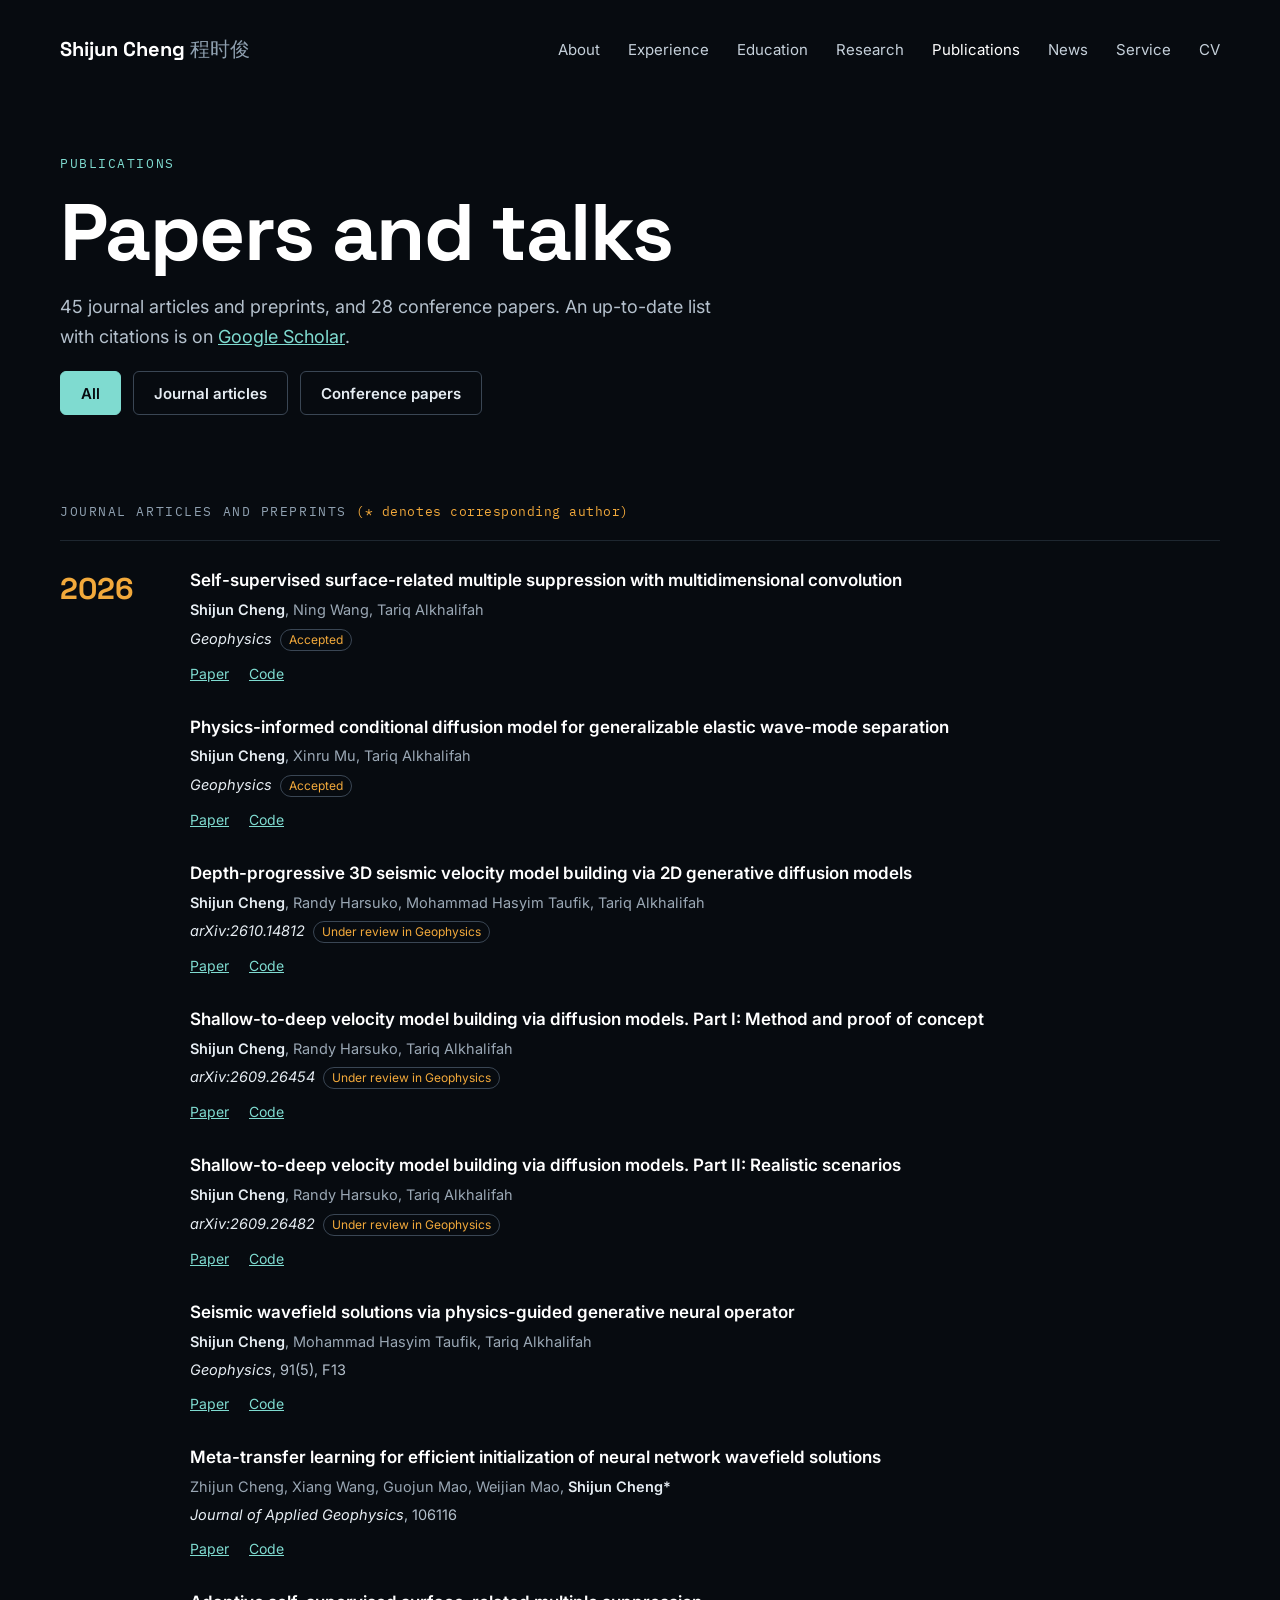
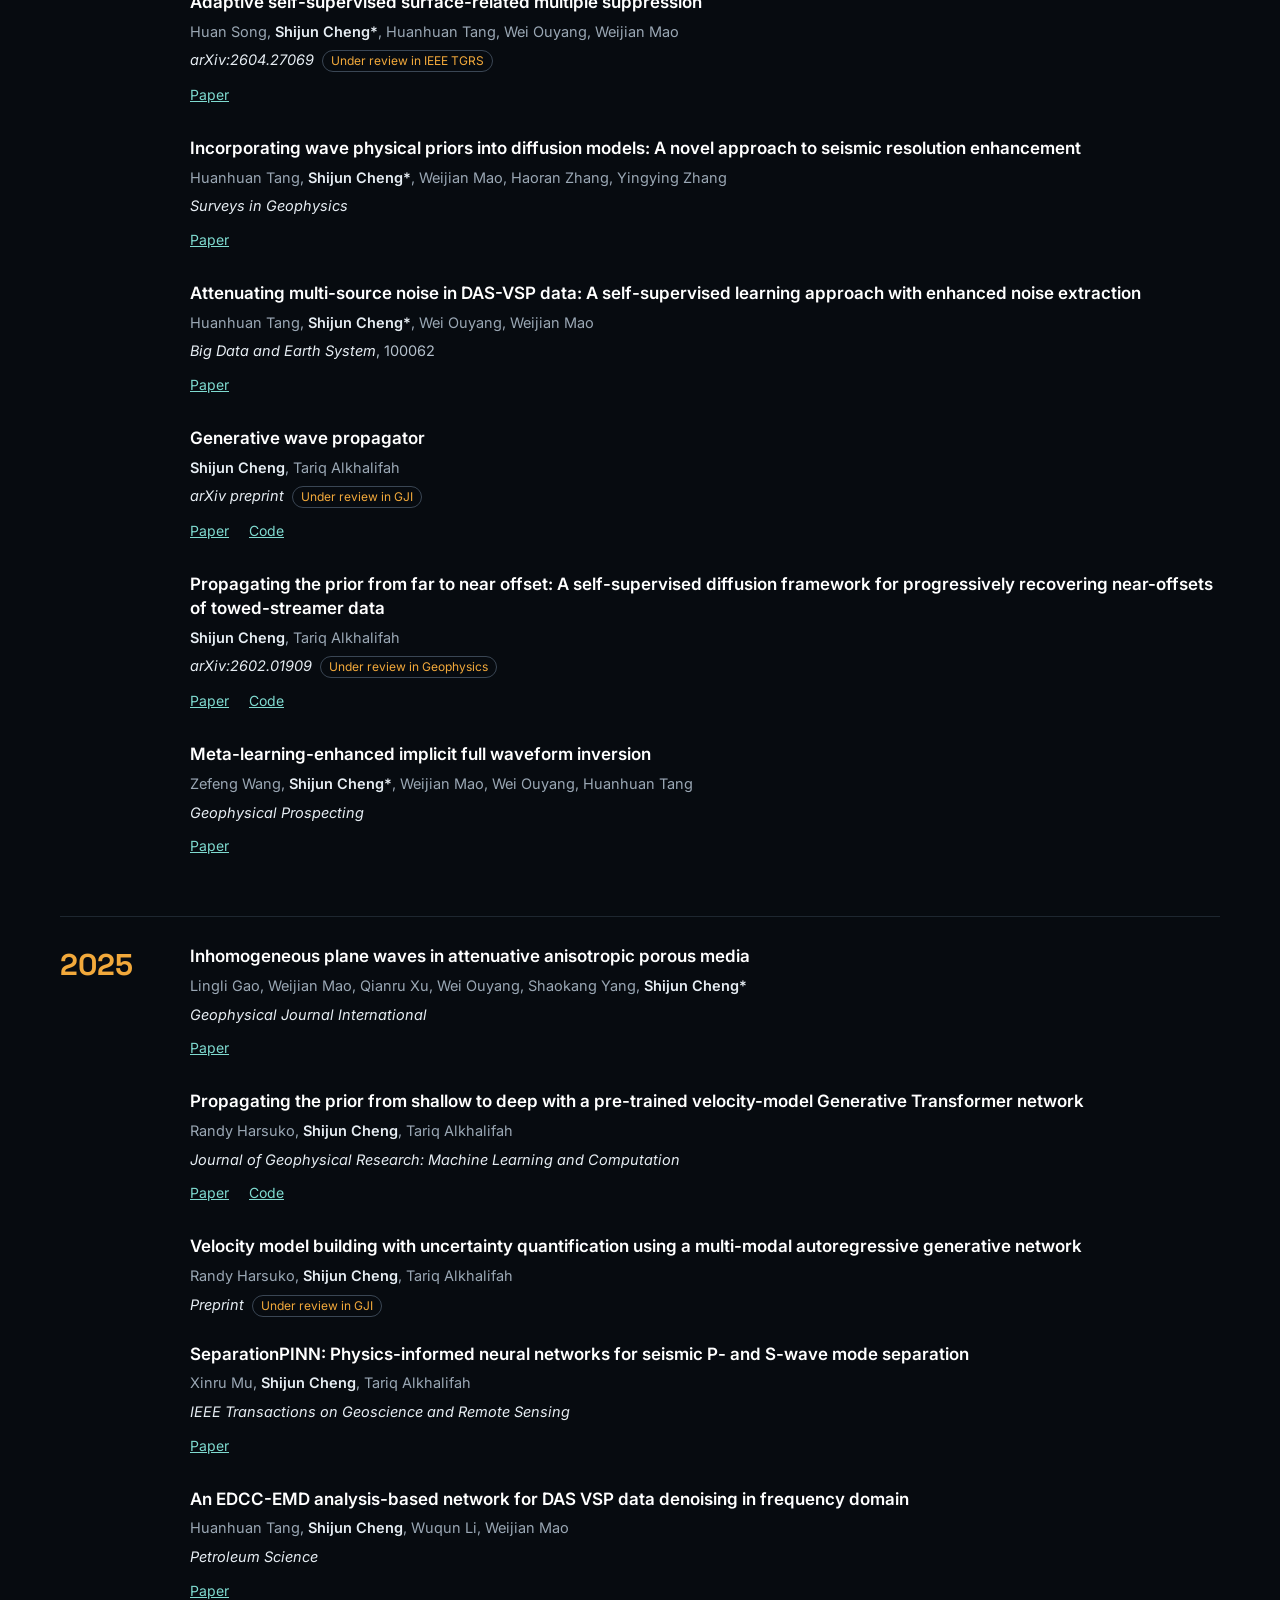
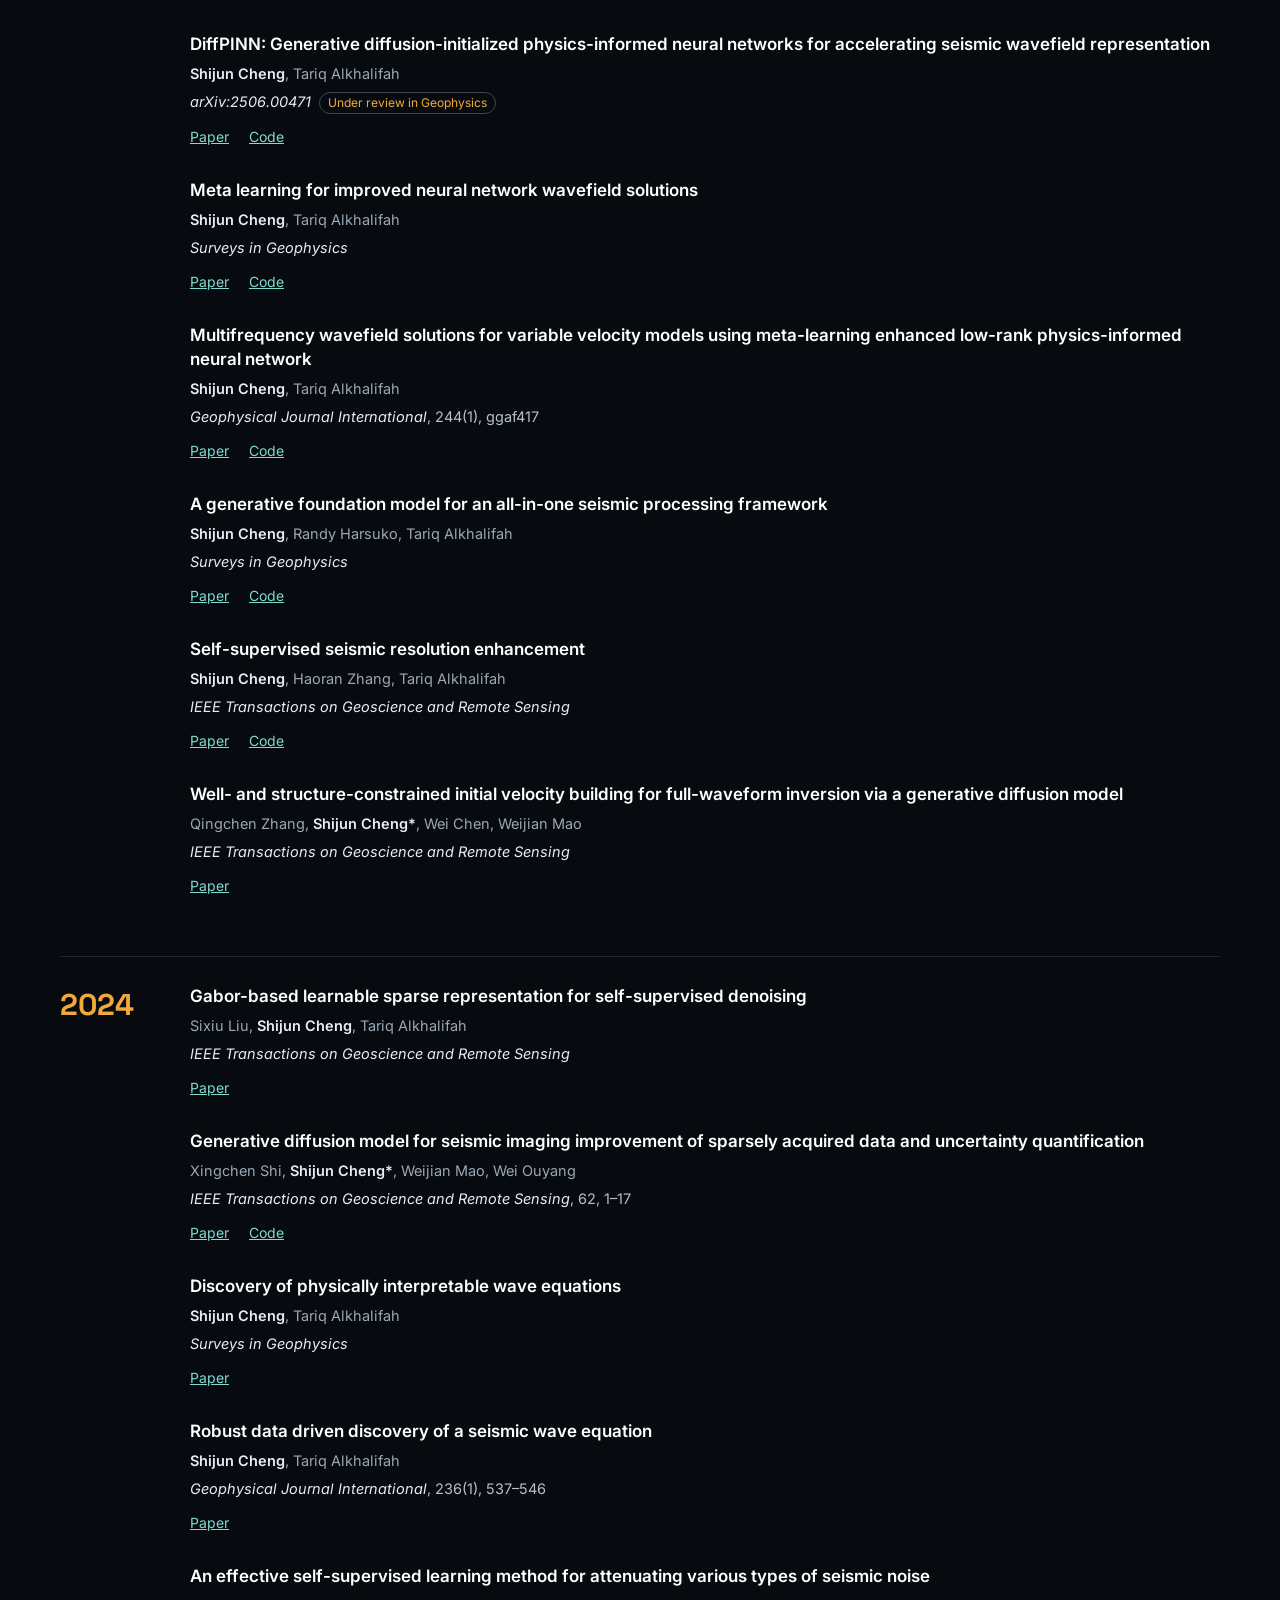
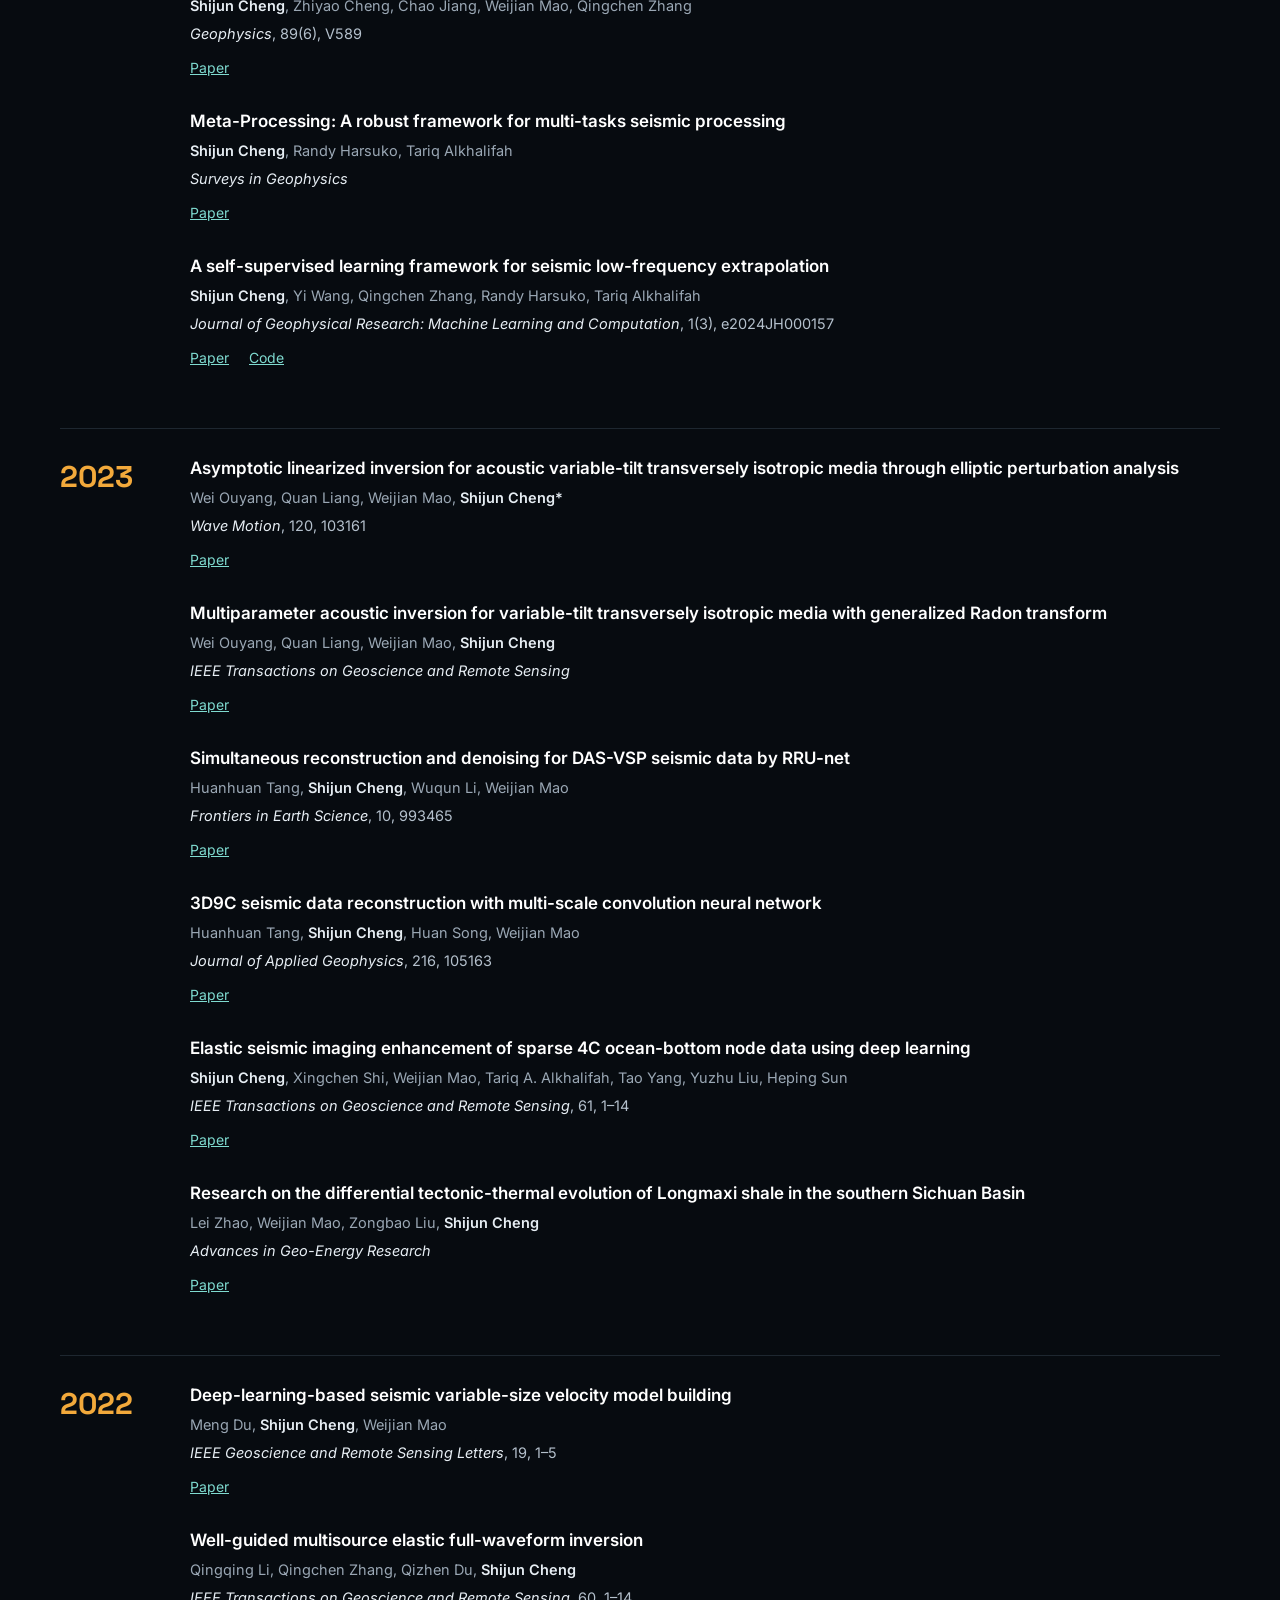
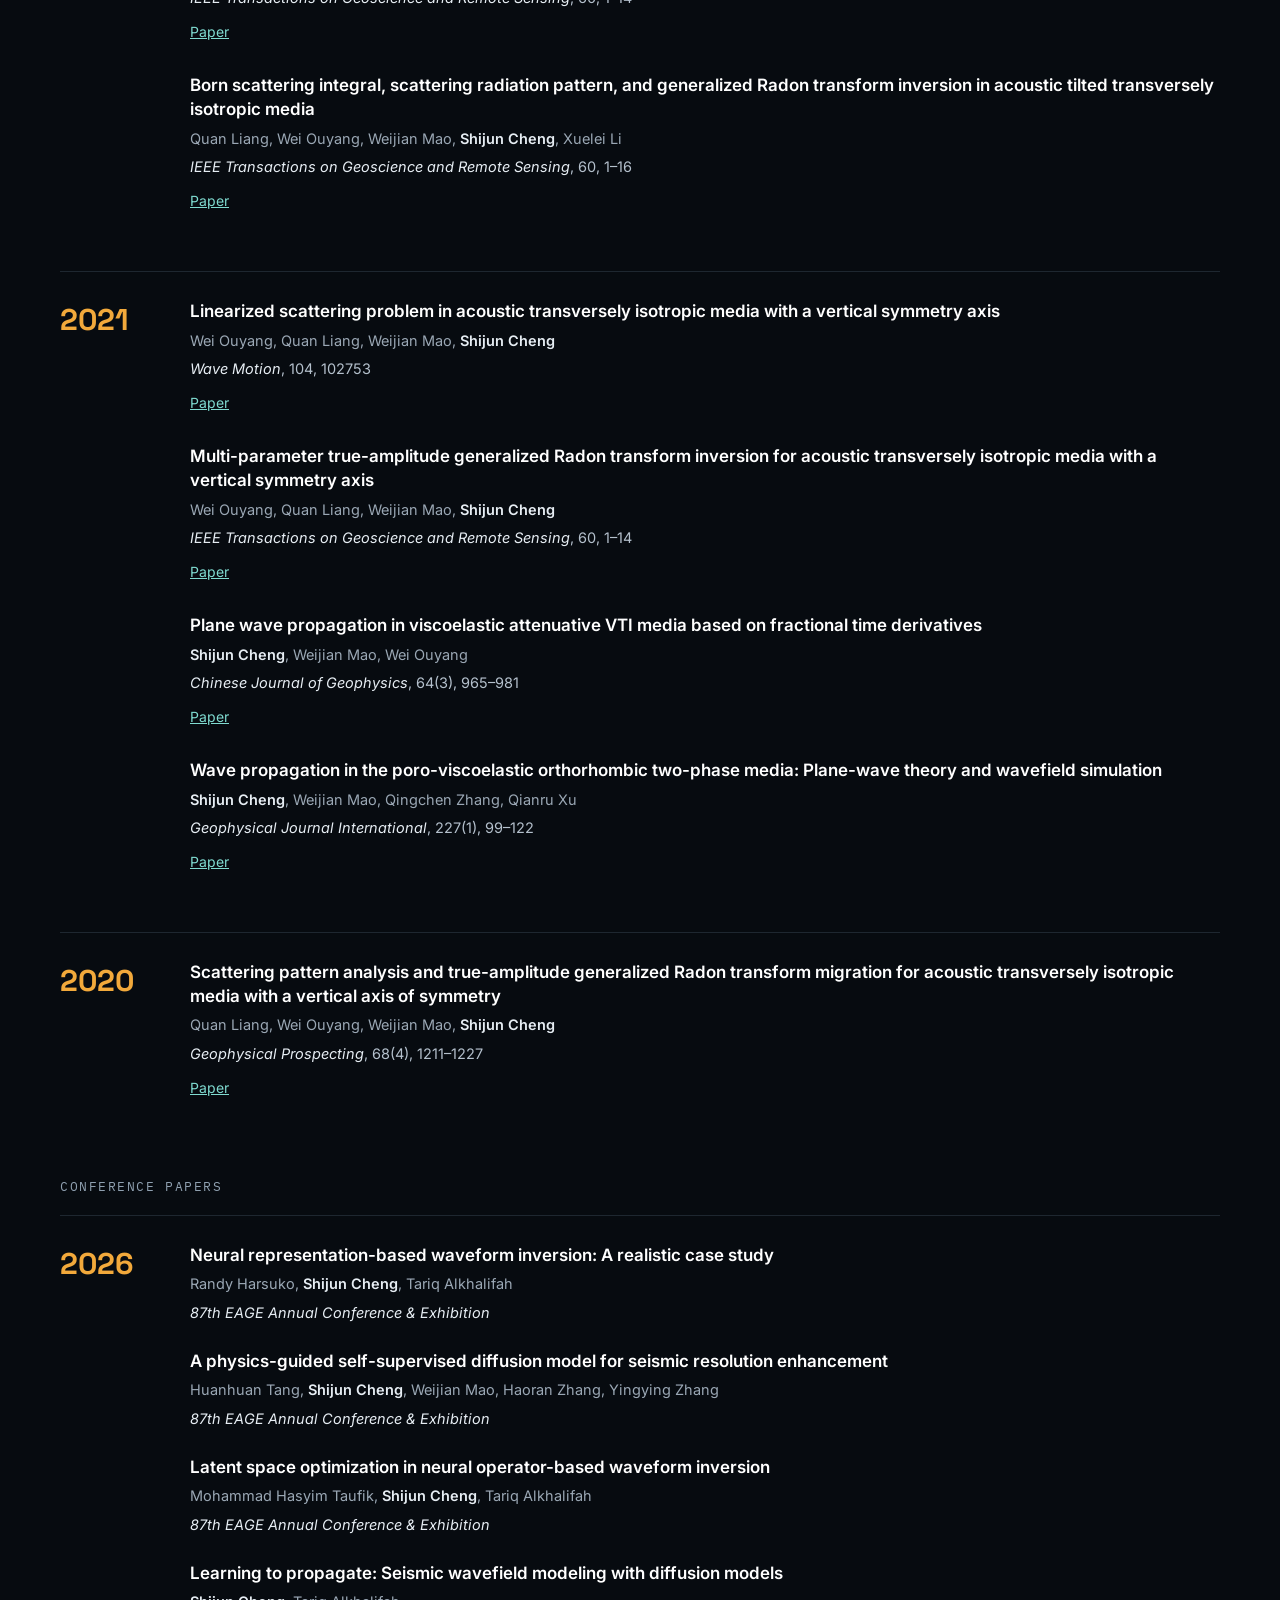
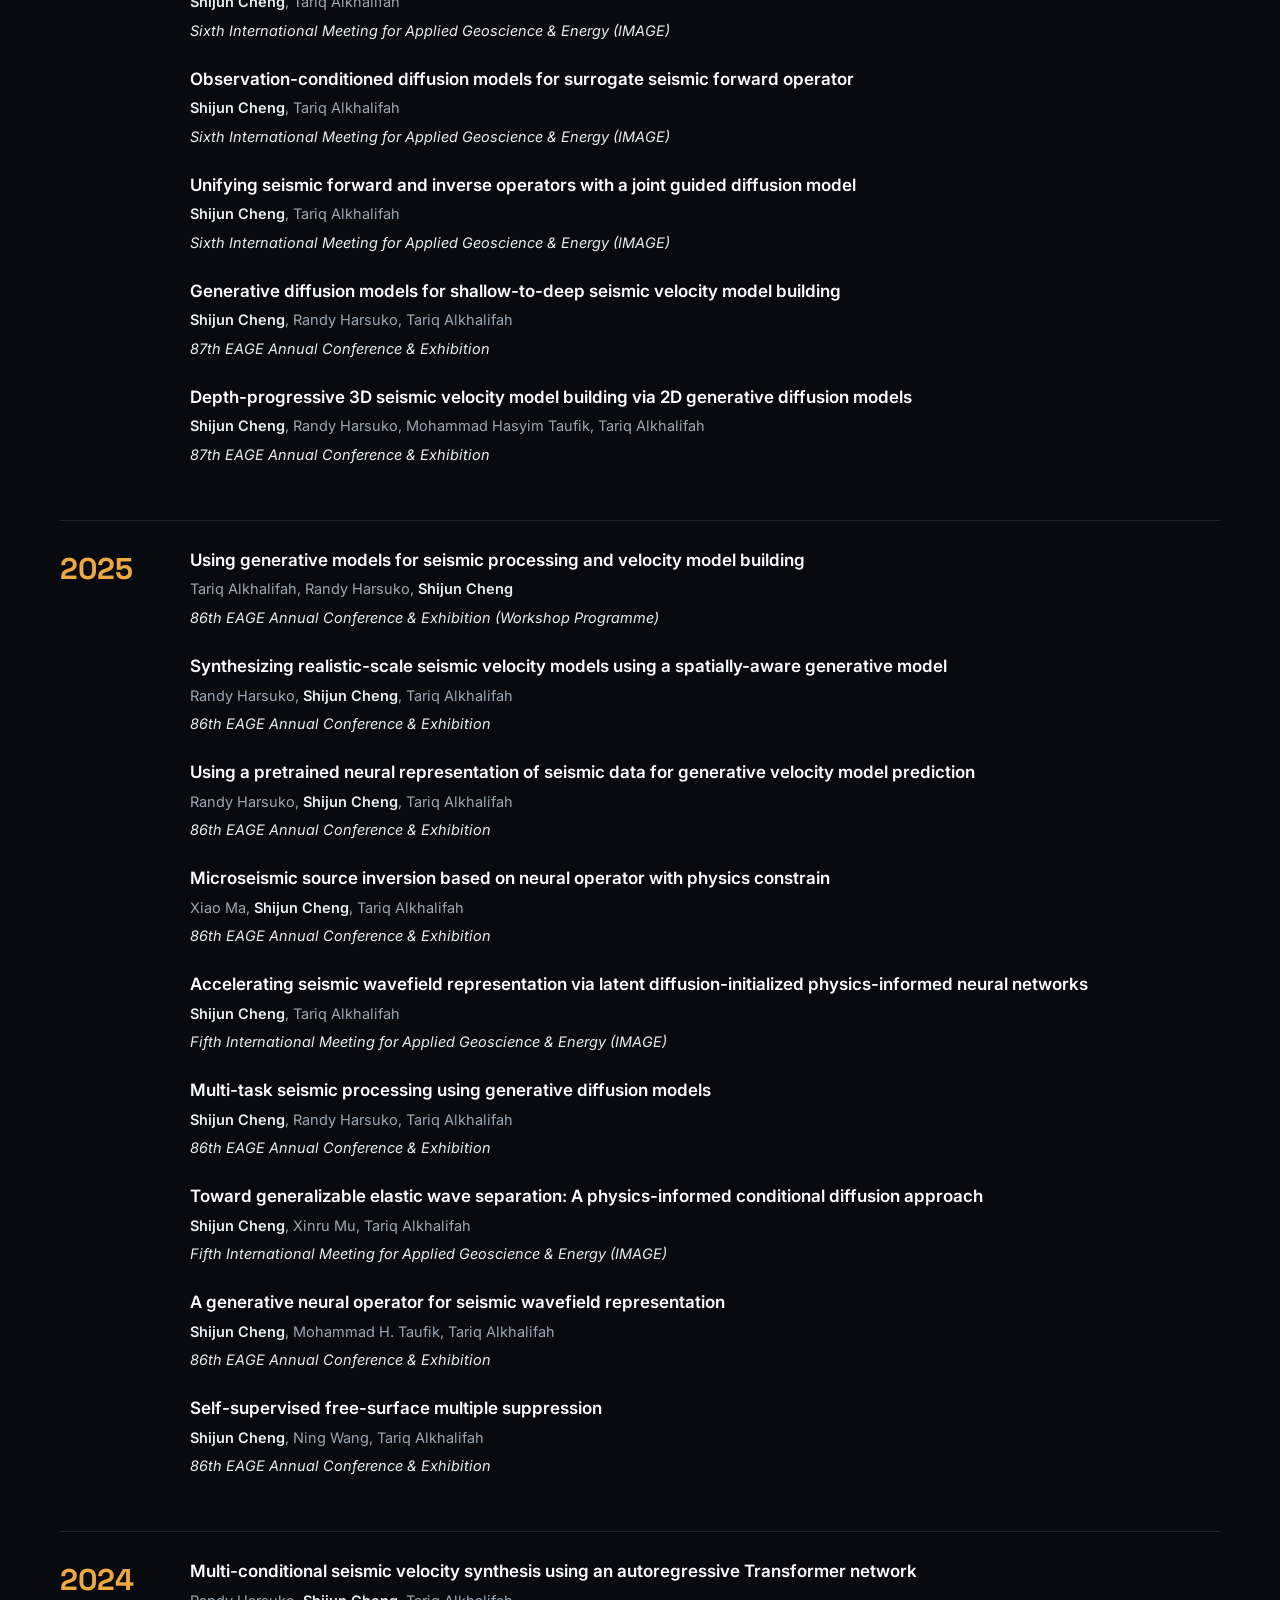
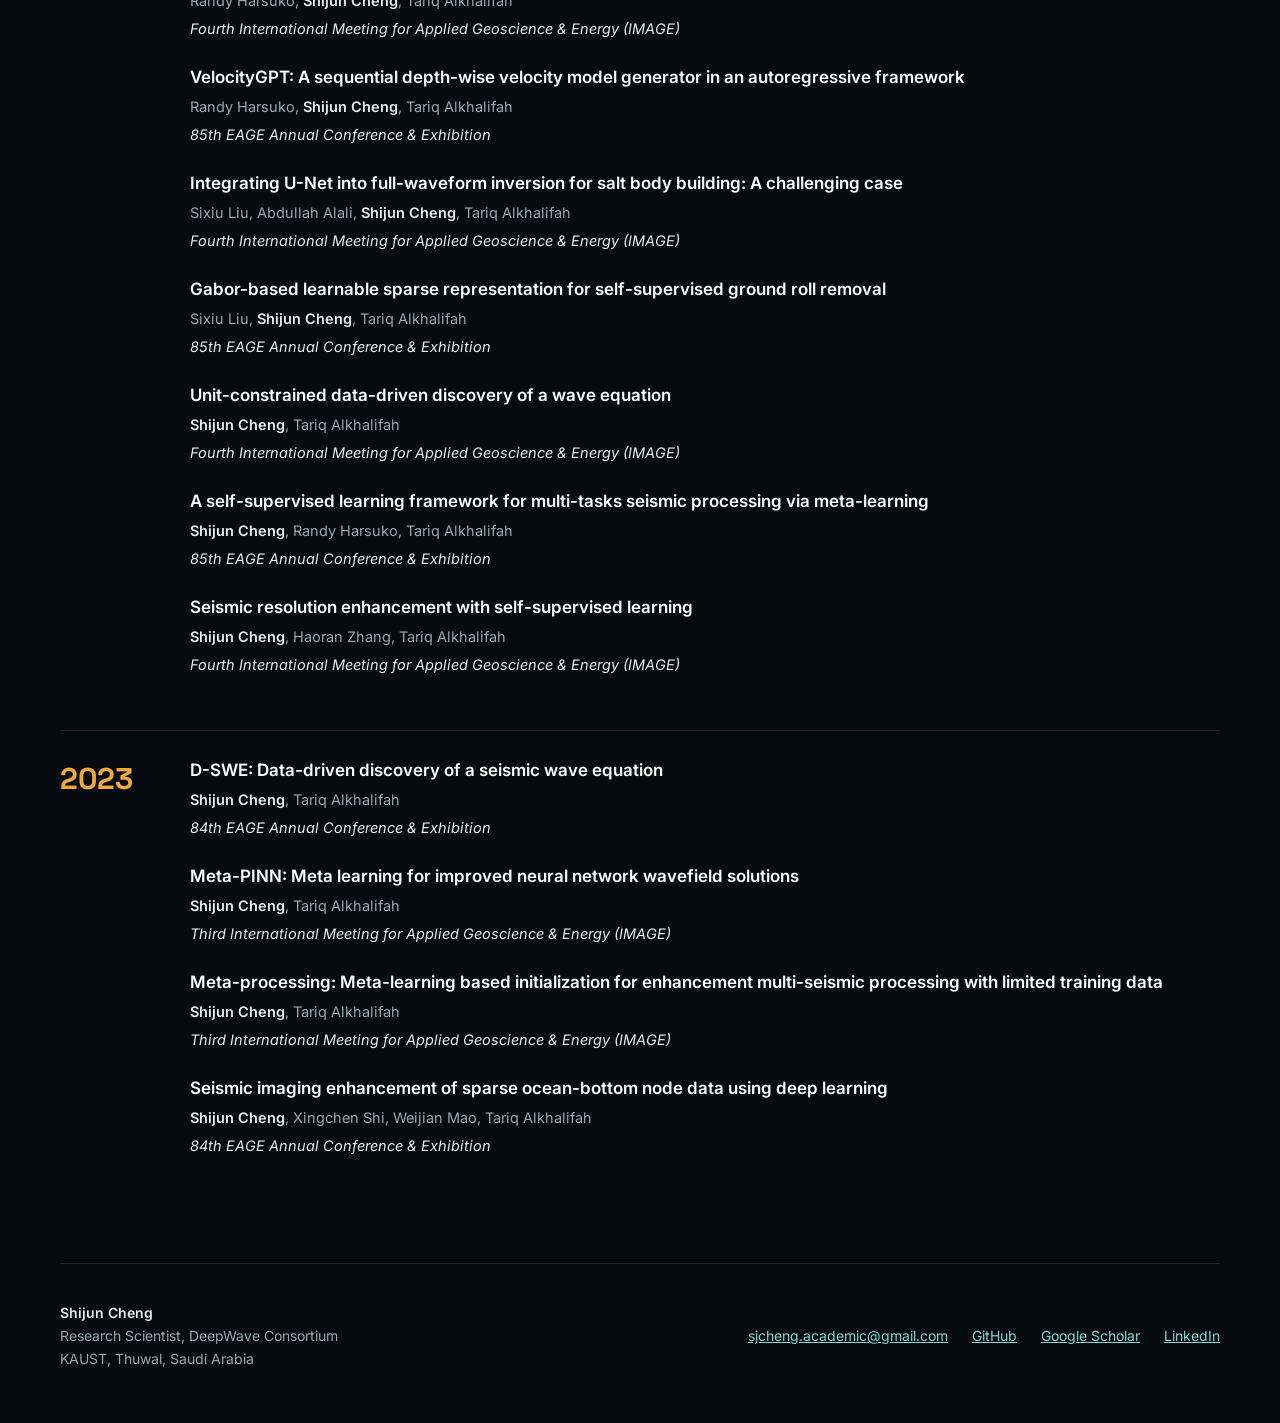
==== commit 965cbeac: "Update publications.html" ====
--- a/publications.html
+++ b/publications.html
@@ -54,7 +54,7 @@
 <footer class="site-footer">
 <div class="who">
 <strong>Shijun Cheng</strong>
-<div>Associate Editor, Geophysical Prospecting</div>
+<div>Research Scientist, DeepWave Consortium</div>
 <div>KAUST, Thuwal, Saudi Arabia</div>
 </div>
 <div class="links">
